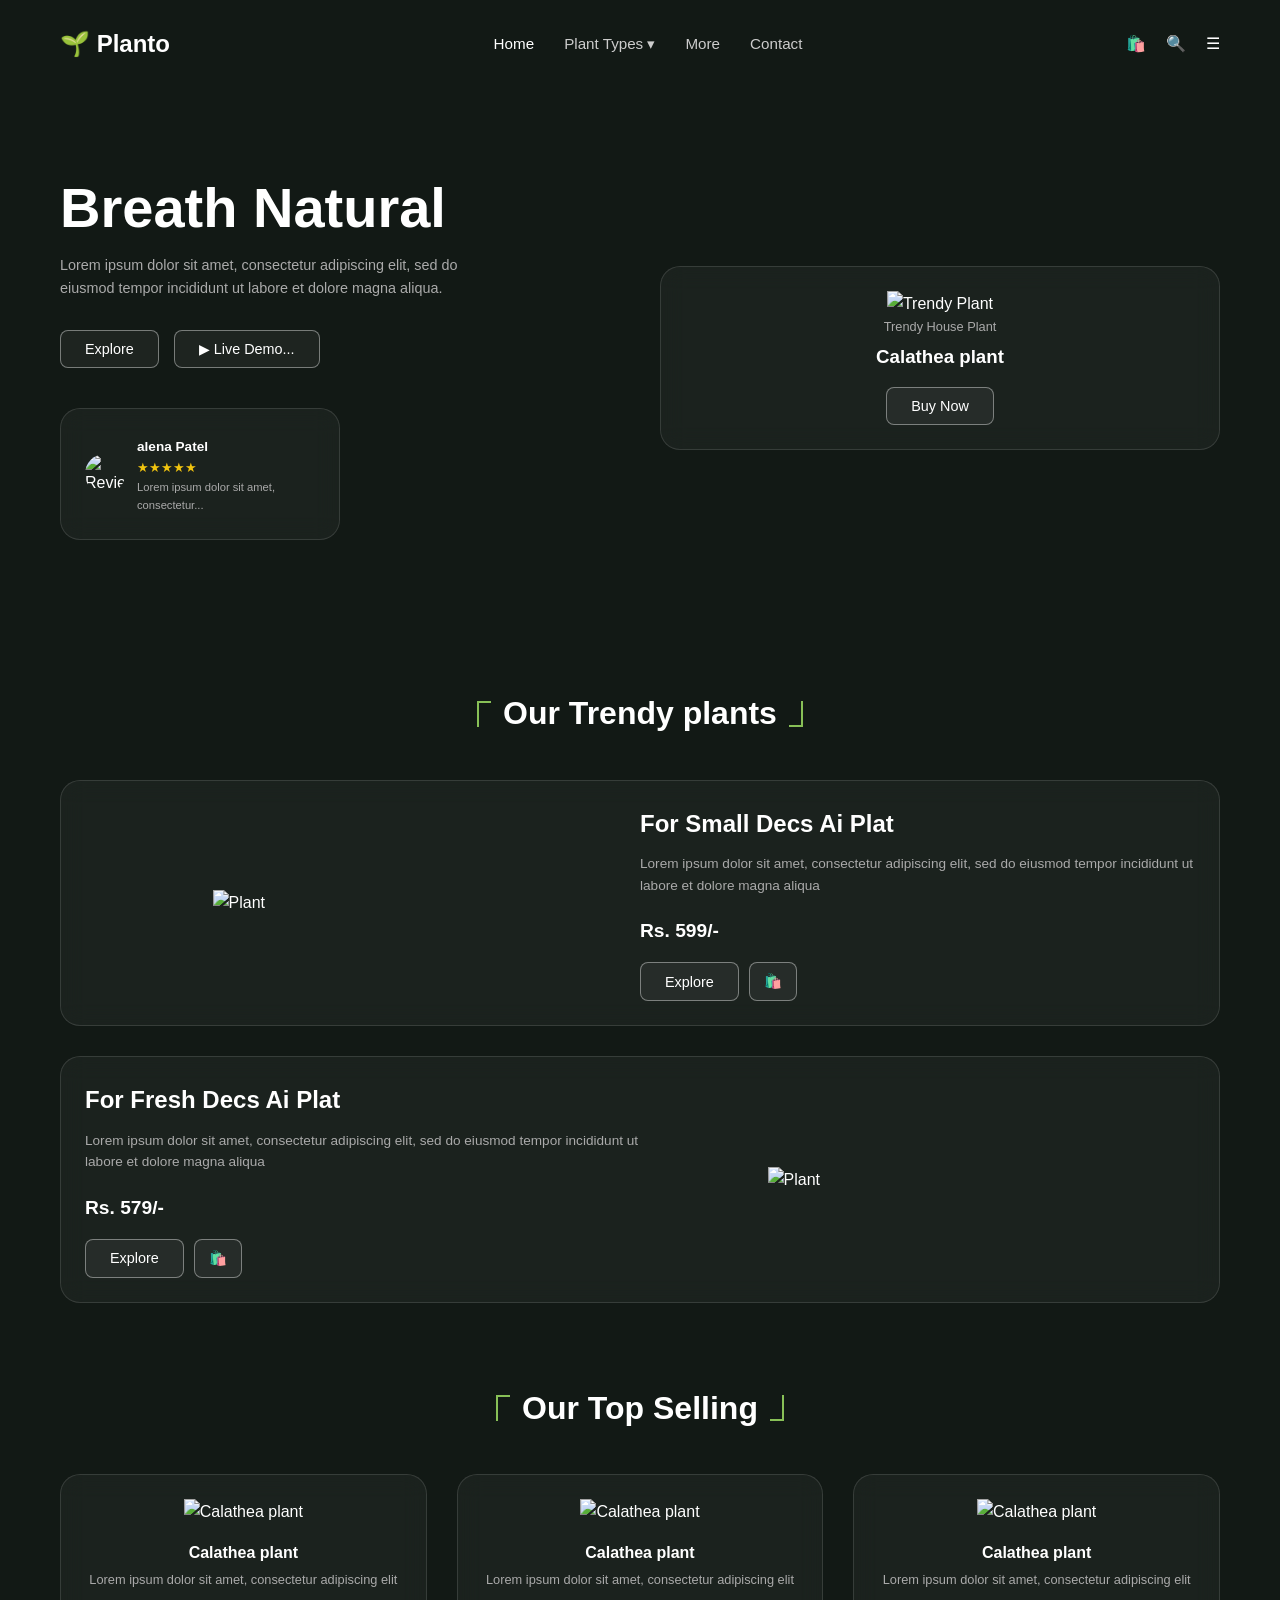
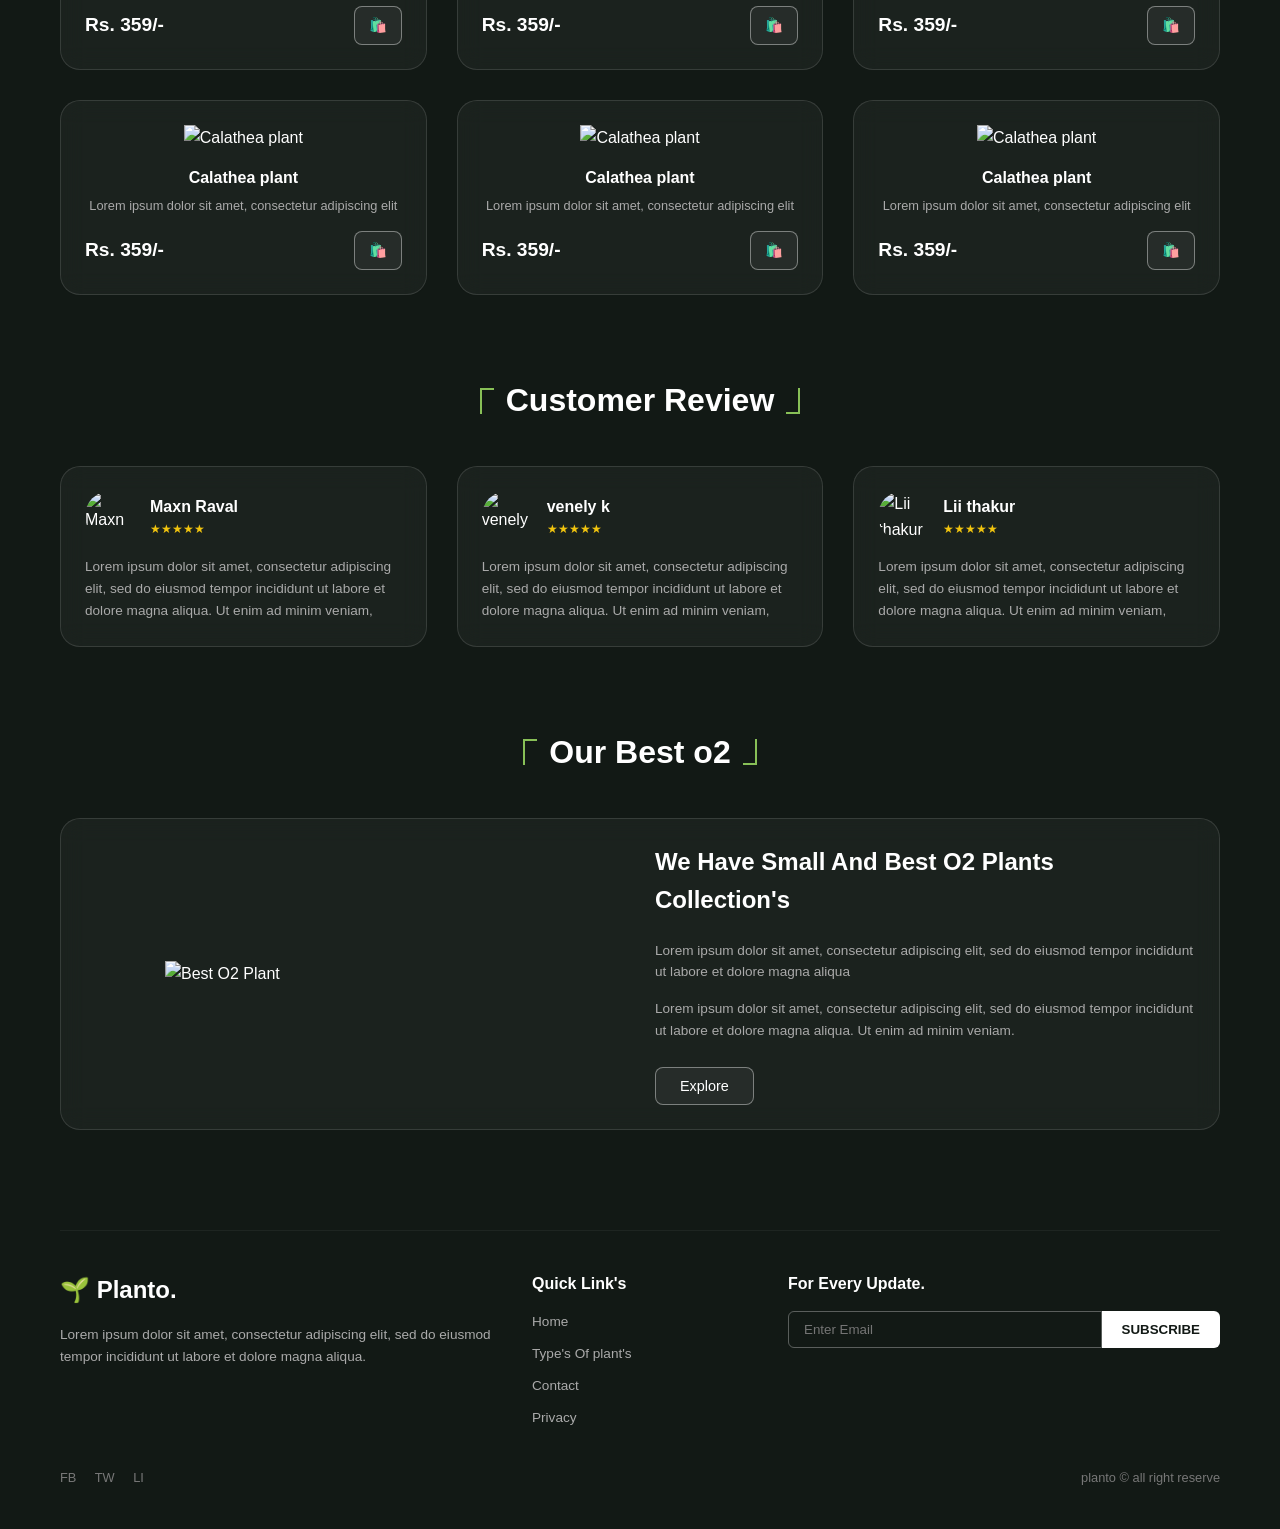
==== index.html @ ed683a9a "Add files via upload" ====
<!DOCTYPE html>
<html lang="en">
<head>
  <meta charset="UTF-8">
  <meta name="viewport" content="width=device-width, initial-scale=1.0">
  <title>Planto - Plant Store Landing Page</title>
  <link rel="stylesheet" href="style.css">
</head>
<body>

  <div class="container">
    <!-- NAVIGATION HEADER -->
    <header>
      <nav>
        <div class="logo">🌱 Planto </div>
        <ul class="nav-links">
          <li><a href="#" class="active">Home</a></li>
          <li><a href="#">Plant Types ▾</a></li>
          <li><a href="#">More</a></li>
          <li><a href="#">Contact</a></li>
        </ul>
        <div class="nav-icons">
          <span>🛍️</span>
          <span>🔍</span>
          <span>☰</span>
        </div>
      </nav>
    </header>

    <!-- HERO SECTION -->
    <section class="hero">
      <div class="hero-content">
        <h1>Breath Natural</h1>
        <p>Lorem ipsum dolor sit amet, consectetur adipiscing elit, sed do eiusmod tempor incididunt ut labore et dolore magna aliqua.</p>
        <div class="hero-buttons">
          <button class="btn">Explore</button>
          <button class="btn">▶ Live Demo...</button>
        </div>
        
        <div class="glass-card review-badge">
          <img src="https://images.unsplash.com/photo-1494790108377-be9c29b29330?auto=format&fit=crop&w=100&q=80" alt="Reviewer">
          <div>
            <strong style="font-size: 0.85rem;">alena Patel</strong>
            <div class="stars">★★★★★</div>
            <p style="font-size: 0.7rem; color: #aaa; margin: 0;">Lorem ipsum dolor sit amet, consectetur...</p>
          </div>
        </div>
      </div>

      <div class="glass-card hero-card">
        <img src="https://images.unsplash.com/photo-1545241047-6083a3684587?auto=format&fit=crop&w=500&q=80" alt="Trendy Plant">
        <p class="hero-card-tag">Trendy House Plant</p>
        <h3>Calathea plant</h3>
        <button class="btn">Buy Now</button>
      </div>
    </section>

    <!-- OUR TRENDY PLANTS SECTION -->
    <h2 class="section-title">Our Trendy plants</h2>
    
    <div class="trendy-grid">
      <!-- Card 1 -->
      <div class="glass-card trendy-card">
        <img src="https://images.unsplash.com/photo-1512428559087-560fa5ceab42?auto=format&fit=crop&w=500&q=80" alt="Plant">
        <div class="trendy-details">
          <h3>For Small Decs Ai Plat</h3>
          <p>Lorem ipsum dolor sit amet, consectetur adipiscing elit, sed do eiusmod tempor incididunt ut labore et dolore magna aliqua</p>
          <div class="price">Rs. 599/-</div>
          <div class="action-row">
            <button class="btn">Explore</button>
            <button class="btn btn-icon">🛍️</button>
          </div>
        </div>
      </div>

      <!-- Card 2 -->
      <div class="glass-card trendy-card">
        <div class="trendy-details">
          <h3>For Fresh Decs Ai Plat</h3>
          <p>Lorem ipsum dolor sit amet, consectetur adipiscing elit, sed do eiusmod tempor incididunt ut labore et dolore magna aliqua</p>
          <div class="price">Rs. 579/-</div>
          <div class="action-row">
            <button class="btn">Explore</button>
            <button class="btn btn-icon">🛍️</button>
          </div>
        </div>
        <img src="https://images.unsplash.com/photo-1509316975850-ff9c5deb0cd9?auto=format&fit=crop&w=500&q=80" alt="Plant">
      </div>
    </div>

    <!-- OUR TOP SELLING SECTION -->
    <h2 class="section-title">Our Top Selling</h2>
    
    <div class="grid-3">
      <!-- Plant Item 1 -->
      <div class="glass-card plant-card">
        <img src="https://images.unsplash.com/photo-1545241047-6083a3684587?auto=format&fit=crop&w=400&q=80" alt="Calathea plant">
        <h4>Calathea plant</h4>
        <p>Lorem ipsum dolor sit amet, consectetur adipiscing elit</p>
        <div class="plant-card-footer">
          <span class="price" style="margin:0;">Rs. 359/-</span>
          <button class="btn btn-icon">🛍️</button>
        </div>
      </div>
      <!-- Plant Item 2 -->
      <div class="glass-card plant-card">
        <img src="https://images.unsplash.com/photo-1512428559087-560fa5ceab42?auto=format&fit=crop&w=400&q=80" alt="Calathea plant">
        <h4>Calathea plant</h4>
        <p>Lorem ipsum dolor sit amet, consectetur adipiscing elit</p>
        <div class="plant-card-footer">
          <span class="price" style="margin:0;">Rs. 359/-</span>
          <button class="btn btn-icon">🛍️</button>
        </div>
      </div>
      <!-- Plant Item 3 -->
      <div class="glass-card plant-card">
        <img src="https://images.unsplash.com/photo-1509316975850-ff9c5deb0cd9?auto=format&fit=crop&w=400&q=80" alt="Calathea plant">
        <h4>Calathea plant</h4>
        <p>Lorem ipsum dolor sit amet, consectetur adipiscing elit</p>
        <div class="plant-card-footer">
          <span class="price" style="margin:0;">Rs. 359/-</span>
          <button class="btn btn-icon">🛍️</button>
        </div>
      </div>
      <!-- Plant Item 4 -->
      <div class="glass-card plant-card">
        <img src="https://images.unsplash.com/photo-1534349762230-e0cadf78f5da?auto=format&fit=crop&w=400&q=80" alt="Calathea plant">
        <h4>Calathea plant</h4>
        <p>Lorem ipsum dolor sit amet, consectetur adipiscing elit</p>
        <div class="plant-card-footer">
          <span class="price" style="margin:0;">Rs. 359/-</span>
          <button class="btn btn-icon">🛍️</button>
        </div>
      </div>
      <!-- Plant Item 5 -->
      <div class="glass-card plant-card">
        <img src="https://images.unsplash.com/photo-1485955900006-10f4d324d411?auto=format&fit=crop&w=400&q=80" alt="Calathea plant">
        <h4>Calathea plant</h4>
        <p>Lorem ipsum dolor sit amet, consectetur adipiscing elit</p>
        <div class="plant-card-footer">
          <span class="price" style="margin:0;">Rs. 359/-</span>
          <button class="btn btn-icon">🛍️</button>
        </div>
      </div>
      <!-- Plant Item 6 -->
      <div class="glass-card plant-card">
        <img src="https://images.unsplash.com/photo-1509316975850-ff9c5deb0cd9?auto=format&fit=crop&w=400&q=80" alt="Calathea plant">
        <h4>Calathea plant</h4>
        <p>Lorem ipsum dolor sit amet, consectetur adipiscing elit</p>
        <div class="plant-card-footer">
          <span class="price" style="margin:0;">Rs. 359/-</span>
          <button class="btn btn-icon">🛍️</button>
        </div>
      </div>
    </div>

    <!-- CUSTOMER REVIEW SECTION -->
    <h2 class="section-title">Customer Review</h2>
    
    <div class="grid-3">
      <div class="glass-card review-card">
        <div class="reviewer">
          <img src="https://images.unsplash.com/photo-1507003211169-0a1dd7228f2d?auto=format&fit=crop&w=100&q=80" alt="Maxn Raval">
          <div class="reviewer-info">
            <h4>Maxn Raval</h4>
            <div class="stars">★★★★★</div>
          </div>
        </div>
        <p>Lorem ipsum dolor sit amet, consectetur adipiscing elit, sed do eiusmod tempor incididunt ut labore et dolore magna aliqua. Ut enim ad minim veniam,</p>
      </div>

      <div class="glass-card review-card">
        <div class="reviewer">
          <img src="https://images.unsplash.com/photo-1494790108377-be9c29b29330?auto=format&fit=crop&w=100&q=80" alt="venely k">
          <div class="reviewer-info">
            <h4>venely k</h4>
            <div class="stars">★★★★★</div>
          </div>
        </div>
        <p>Lorem ipsum dolor sit amet, consectetur adipiscing elit, sed do eiusmod tempor incididunt ut labore et dolore magna aliqua. Ut enim ad minim veniam,</p>
      </div>

      <div class="glass-card review-card">
        <div class="reviewer">
          <img src="https://images.unsplash.com/photo-1500648767791-00dcc994a43e?auto=format&fit=crop&w=100&q=80" alt="Lii thakur">
          <div class="reviewer-info">
            <h4>Lii thakur</h4>
            <div class="stars">★★★★★</div>
          </div>
        </div>
        <p>Lorem ipsum dolor sit amet, consectetur adipiscing elit, sed do eiusmod tempor incididunt ut labore et dolore magna aliqua. Ut enim ad minim veniam,</p>
      </div>
    </div>

    <!-- OUR BEST O2 SECTION -->
    <h2 class="section-title">Our Best o2</h2>

    <div class="glass-card o2-card">
      <img src="https://images.unsplash.com/photo-1545241047-6083a3684587?auto=format&fit=crop&w=500&q=80" alt="Best O2 Plant">
      <div>
        <h3 style="font-size: 1.5rem; margin-bottom: 20px;">We Have Small And Best O2 Plants Collection's</h3>
        <p style="color: #aaa; font-size: 0.85rem; margin-bottom: 15px;">Lorem ipsum dolor sit amet, consectetur adipiscing elit, sed do eiusmod tempor incididunt ut labore et dolore magna aliqua</p>
        <p style="color: #aaa; font-size: 0.85rem; margin-bottom: 25px;">Lorem ipsum dolor sit amet, consectetur adipiscing elit, sed do eiusmod tempor incididunt ut labore et dolore magna aliqua. Ut enim ad minim veniam.</p>
        <button class="btn">Explore</button>
      </div>
    </div>

    <!-- FOOTER -->
    <footer>
      <div class="footer-grid">
        <div class="footer-col">
          <div class="logo">🌱 Planto.</div>
          <p>Lorem ipsum dolor sit amet, consectetur adipiscing elit, sed do eiusmod tempor incididunt ut labore et dolore magna aliqua.</p>
        </div>

        <div class="footer-links">
          <h4>Quick Link's</h4>
          <ul>
            <li><a href="#">Home</a></li>
            <li><a href="#">Type's Of plant's</a></li>
            <li><a href="#">Contact</a></li>
            <li><a href="#">Privacy</a></li>
          </ul>
        </div>

        <div class="footer-subscribe">
          <h4>For Every Update.</h4>
          <div class="subscribe-box">
            <input type="email" placeholder="Enter Email">
            <button>SUBSCRIBE</button>
          </div>
        </div>
      </div>

      <div class="footer-bottom">
        <div class="social-links">
          <span>FB</span>
          <span>TW</span>
          <span>LI</span>
        </div>
        <div>planto © all right reserve</div>
      </div>
    </footer>
  </div>

</body>
</html>
---- style.css ----
/* RESET & BASE STYLES */
* {
  margin: 0;
  padding: 0;
  box-sizing: border-box;
  font-family: 'Segoe UI', Tahoma, Geneva, Verdana, sans-serif;
}

body {
  background-color: #121915;
  color: #ffffff;
  line-height: 1.6;
  padding-bottom: 40px;
  overflow-x: hidden;
}

a {
  color: inherit;
  text-decoration: none;
}

ul {
  list-style: none;
}

.container {
  max-width: 1200px;
  margin: 0 auto;
  padding: 0 20px;
}

/* REUSABLE UI COMPONENTS */
.btn {
  display: inline-block;
  padding: 10px 24px;
  border-radius: 8px;
  border: 1px solid rgba(255, 255, 255, 0.4);
  background: rgba(255, 255, 255, 0.05);
  color: #fff;
  cursor: pointer;
  transition: all 0.3s ease;
  font-size: 0.9rem;
}

.btn:hover {
  background: rgba(255, 255, 255, 0.2);
}

.btn-icon {
  padding: 10px 14px;
}

/* GLASSMORPHISM CARD */
.glass-card {
  background: rgba(255, 255, 255, 0.04);
  border: 1px solid rgba(255, 255, 255, 0.12);
  backdrop-filter: blur(12px);
  -webkit-backdrop-filter: blur(12px);
  border-radius: 20px;
  padding: 24px;
}

/* SECTION TITLES WITH ACCENTS */
.section-title {
  text-align: center;
  font-size: 2rem;
  margin: 80px 0 40px 0;
  position: relative;
  display: flex;
  align-items: center;
  justify-content: center;
}

.section-title::before, 
.section-title::after {
  content: '';
  display: inline-block;
  width: 12px;
  height: 24px;
  border: 2px solid #88c057;
  margin: 0 12px;
}

.section-title::before {
  border-right: none;
  border-bottom: none;
}

.section-title::after {
  border-left: none;
  border-top: none;
}

/* HEADER / NAVBAR */
header {
  padding: 25px 0;
}

nav {
  display: flex;
  justify-content: space-between;
  align-items: center;
}

.logo {
  display: flex;
  align-items: center;
  gap: 10px;
  font-size: 1.5rem;
  font-weight: 700;
}

.nav-links {
  display: flex;
  gap: 30px;
  font-size: 0.95rem;
  color: #ccc;
}

.nav-links a.active, 
.nav-links a:hover {
  color: #fff;
}

.nav-icons {
  display: flex;
  gap: 20px;
  align-items: center;
  cursor: pointer;
}

/* HERO SECTION */
.hero {
  display: grid;
  grid-template-columns: 1fr 1fr;
  gap: 40px;
  align-items: center;
  min-height: 500px;
  position: relative;
  margin-top: 20px;
}

.hero-content h1 {
  font-size: 3.5rem;
  font-weight: 600;
  line-height: 1.1;
  margin-bottom: 15px;
}

.hero-content p {
  color: #aaa;
  margin-bottom: 30px;
  max-width: 450px;
  font-size: 0.9rem;
}

.hero-buttons {
  display: flex;
  gap: 15px;
  align-items: center;
}

.review-badge {
  display: flex;
  align-items: center;
  gap: 12px;
  margin-top: 40px;
  max-width: 280px;
}

.review-badge img {
  width: 40px;
  height: 40px;
  border-radius: 50%;
  object-fit: cover;
}

.review-badge .stars {
  color: #f1c40f;
  font-size: 0.8rem;
}

.hero-card {
  position: relative;
  text-align: center;
}

.hero-card img {
  width: 80%;
  max-width: 320px;
  margin-top: -60px;
}

.hero-card-tag {
  color: #aaa;
  font-size: 0.8rem;
}

.hero-card h3 {
  margin: 5px 0 15px 0;
}

/* TRENDY PLANTS SECTION */
.trendy-grid {
  display: flex;
  flex-direction: column;
  gap: 30px;
}

.trendy-card {
  display: grid;
  grid-template-columns: 1fr 1fr;
  align-items: center;
  position: relative;
  overflow: hidden;
}

.trendy-card img {
  width: 100%;
  max-width: 300px;
  margin: 0 auto;
}

.trendy-details h3 {
  font-size: 1.5rem;
  margin-bottom: 10px;
}

.trendy-details p {
  color: #aaa;
  font-size: 0.85rem;
  margin-bottom: 20px;
}

.price {
  font-size: 1.2rem;
  font-weight: 600;
  margin-bottom: 15px;
}

.action-row {
  display: flex;
  gap: 10px;
}

/* GRID LAYOUT FOR TOP SELLING & REVIEWS */
.grid-3 {
  display: grid;
  grid-template-columns: repeat(3, 1fr);
  gap: 30px;
}

.plant-card {
  text-align: center;
  position: relative;
}

.plant-card img {
  height: 200px;
  object-fit: contain;
  margin-bottom: 15px;
}

.plant-card h4 {
  margin-bottom: 5px;
}

.plant-card p {
  color: #aaa;
  font-size: 0.8rem;
  margin-bottom: 15px;
}

.plant-card-footer {
  display: flex;
  justify-content: space-between;
  align-items: center;
  margin-top: 10px;
}

/* REVIEWS SECTION */
.review-card {
  display: flex;
  flex-direction: column;
  gap: 15px;
}

.reviewer {
  display: flex;
  align-items: center;
  gap: 15px;
}

.reviewer img {
  width: 50px;
  height: 50px;
  border-radius: 50%;
  object-fit: cover;
}

.reviewer-info h4 {
  font-size: 1rem;
}

.reviewer-info .stars {
  color: #f1c40f;
  font-size: 0.75rem;
}

.review-card p {
  color: #aaa;
  font-size: 0.85rem;
}

/* BEST O2 SECTION */
.o2-card {
  display: grid;
  grid-template-columns: 1fr 1fr;
  align-items: center;
  gap: 30px;
  margin-top: 40px;
}

.o2-card img {
  width: 100%;
  max-width: 380px;
  margin: 0 auto;
}

/* FOOTER */
footer {
  margin-top: 100px;
  padding-top: 40px;
  border-top: 1px solid rgba(255, 255, 255, 0.05);
}

.footer-grid {
  display: grid;
  grid-template-columns: 2fr 1fr 2fr;
  gap: 40px;
}

.footer-col p {
  color: #aaa;
  font-size: 0.85rem;
  margin-top: 15px;
}

.footer-links h4, 
.footer-subscribe h4 {
  margin-bottom: 15px;
}

.footer-links ul {
  display: flex;
  flex-direction: column;
  gap: 10px;
  font-size: 0.85rem;
  color: #aaa;
}

.subscribe-box {
  display: flex;
  margin-top: 15px;
}

.subscribe-box input {
  background: transparent;
  border: 1px solid rgba(255, 255, 255, 0.3);
  padding: 10px 15px;
  border-radius: 6px 0 0 6px;
  color: #fff;
  outline: none;
  width: 100%;
}

.subscribe-box button {
  background: #fff;
  color: #121915;
  border: none;
  padding: 10px 20px;
  border-radius: 0 6px 6px 0;
  cursor: pointer;
  font-weight: 600;
}

.footer-bottom {
  display: flex;
  justify-content: space-between;
  margin-top: 40px;
  font-size: 0.8rem;
  color: #777;
}

.social-links span {
  margin-right: 15px;
  cursor: pointer;
}

/* RESPONSIVE MEDIA QUERIES */
@media (max-width: 900px) {
  .hero, 
  .trendy-card, 
  .o2-card, 
  .footer-grid {
    grid-template-columns: 1fr;
  }
  
  .grid-3 {
    grid-template-columns: repeat(2, 1fr);
  }
  
  .nav-links {
    display: none;
  }
}

@media (max-width: 600px) {
  .container {
    padding: 0 16px;
  }

  header {
    padding: 18px 0;
  }

  nav {
    flex-wrap: wrap;
    gap: 12px;
  }

  .nav-icons {
    margin-left: auto;
  }

  .hero {
    gap: 24px;
    min-height: auto;
    margin-top: 10px;
  }

  .hero-content h1 {
    font-size: 2.2rem;
  }

  .hero-content p {
    max-width: none;
  }

  .hero-buttons,
  .action-row {
    flex-direction: column;
    align-items: stretch;
  }

  .btn {
    width: 100%;
    text-align: center;
  }

  .review-badge {
    max-width: none;
    margin-top: 24px;
  }

  .hero-card img {
    width: 100%;
    max-width: 240px;
    margin-top: 0;
  }

  .section-title {
    font-size: 1.5rem;
    margin: 50px 0 24px;
    flex-wrap: wrap;
    gap: 8px;
  }

  .section-title::before,
  .section-title::after {
    width: 10px;
    height: 18px;
  }

  .grid-3 {
    grid-template-columns: 1fr;
    gap: 20px;
  }

  .plant-card img {
    height: auto;
    max-height: 200px;
  }

  .trendy-card {
    padding: 20px;
  }

  .trendy-card img {
    max-width: 100%;
  }

  .o2-card {
    padding: 20px;
    gap: 20px;
  }

  .footer-grid {
    gap: 24px;
  }

  .subscribe-box {
    flex-direction: column;
  }

  .subscribe-box input,
  .subscribe-box button {
    border-radius: 6px;
  }

  .subscribe-box button {
    margin-top: 10px;
  }

  .footer-bottom {
    flex-direction: column;
    gap: 10px;
    align-items: flex-start;
  }
}
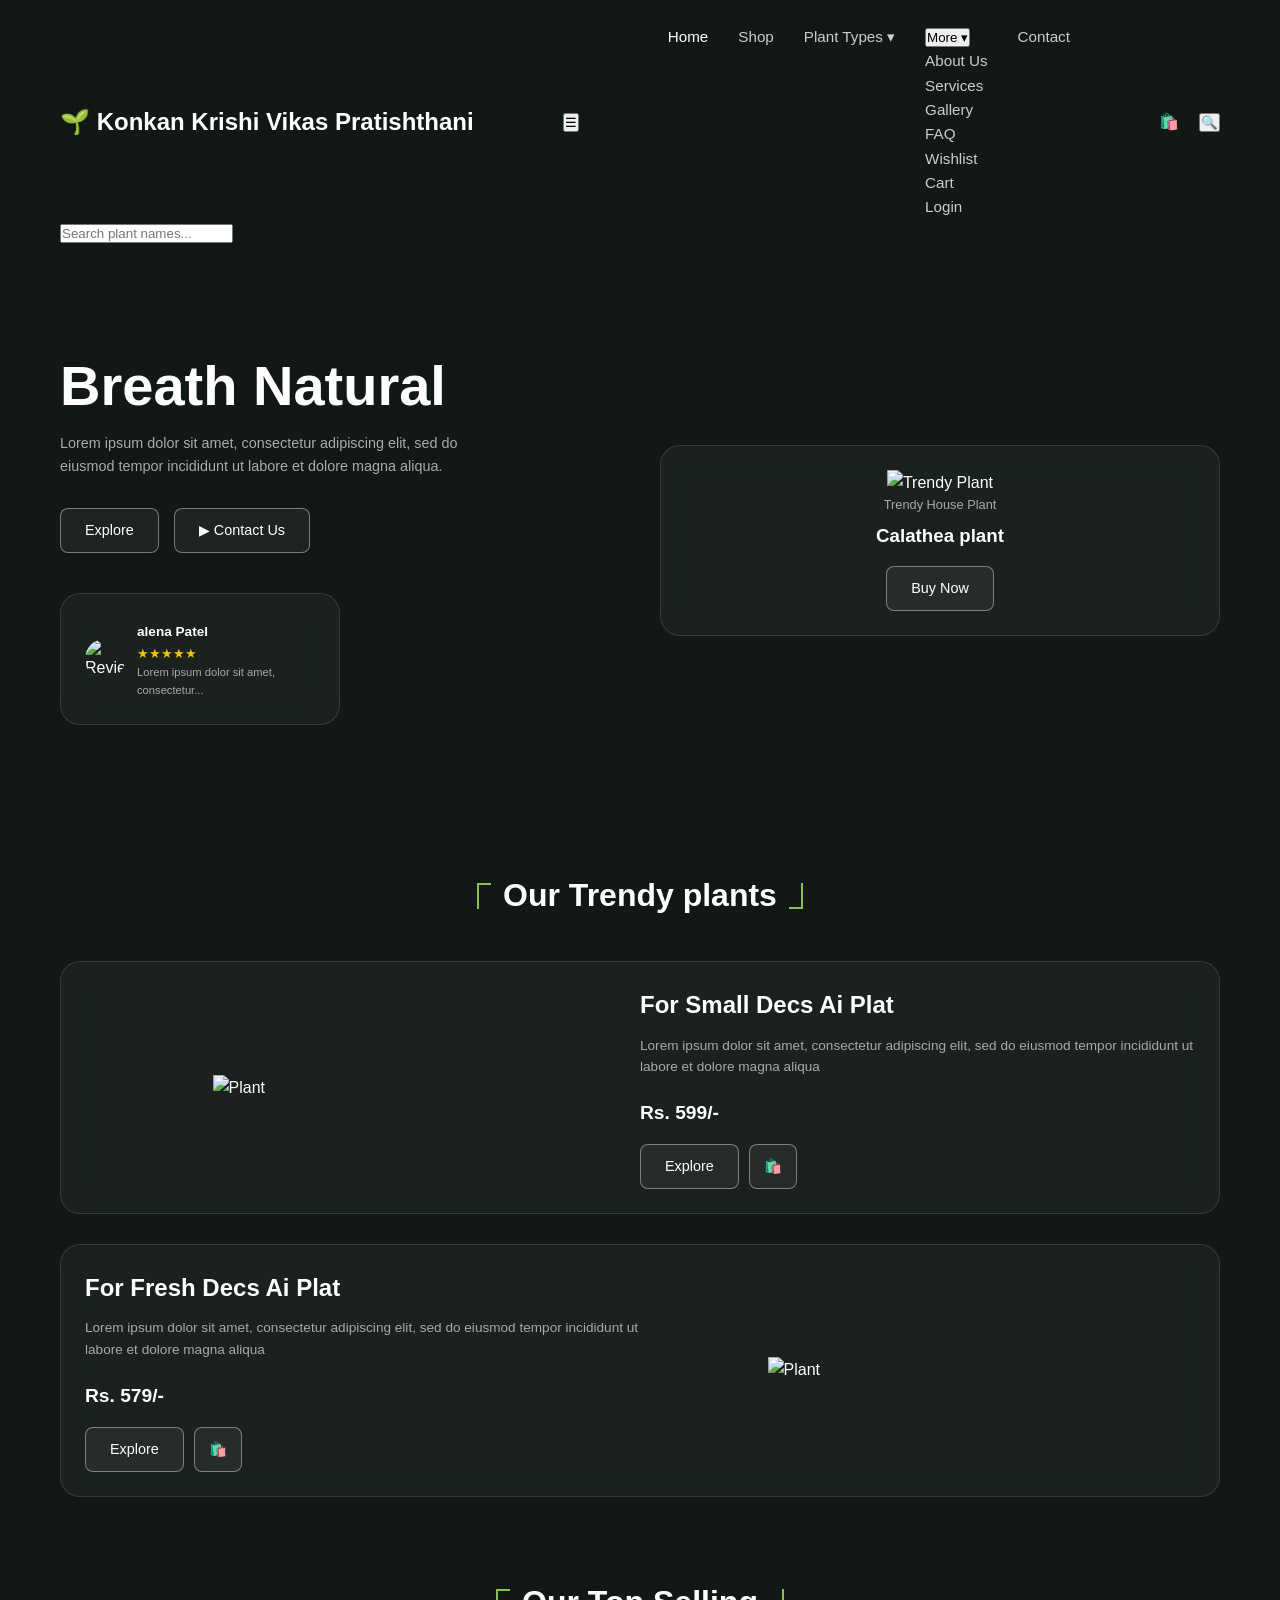
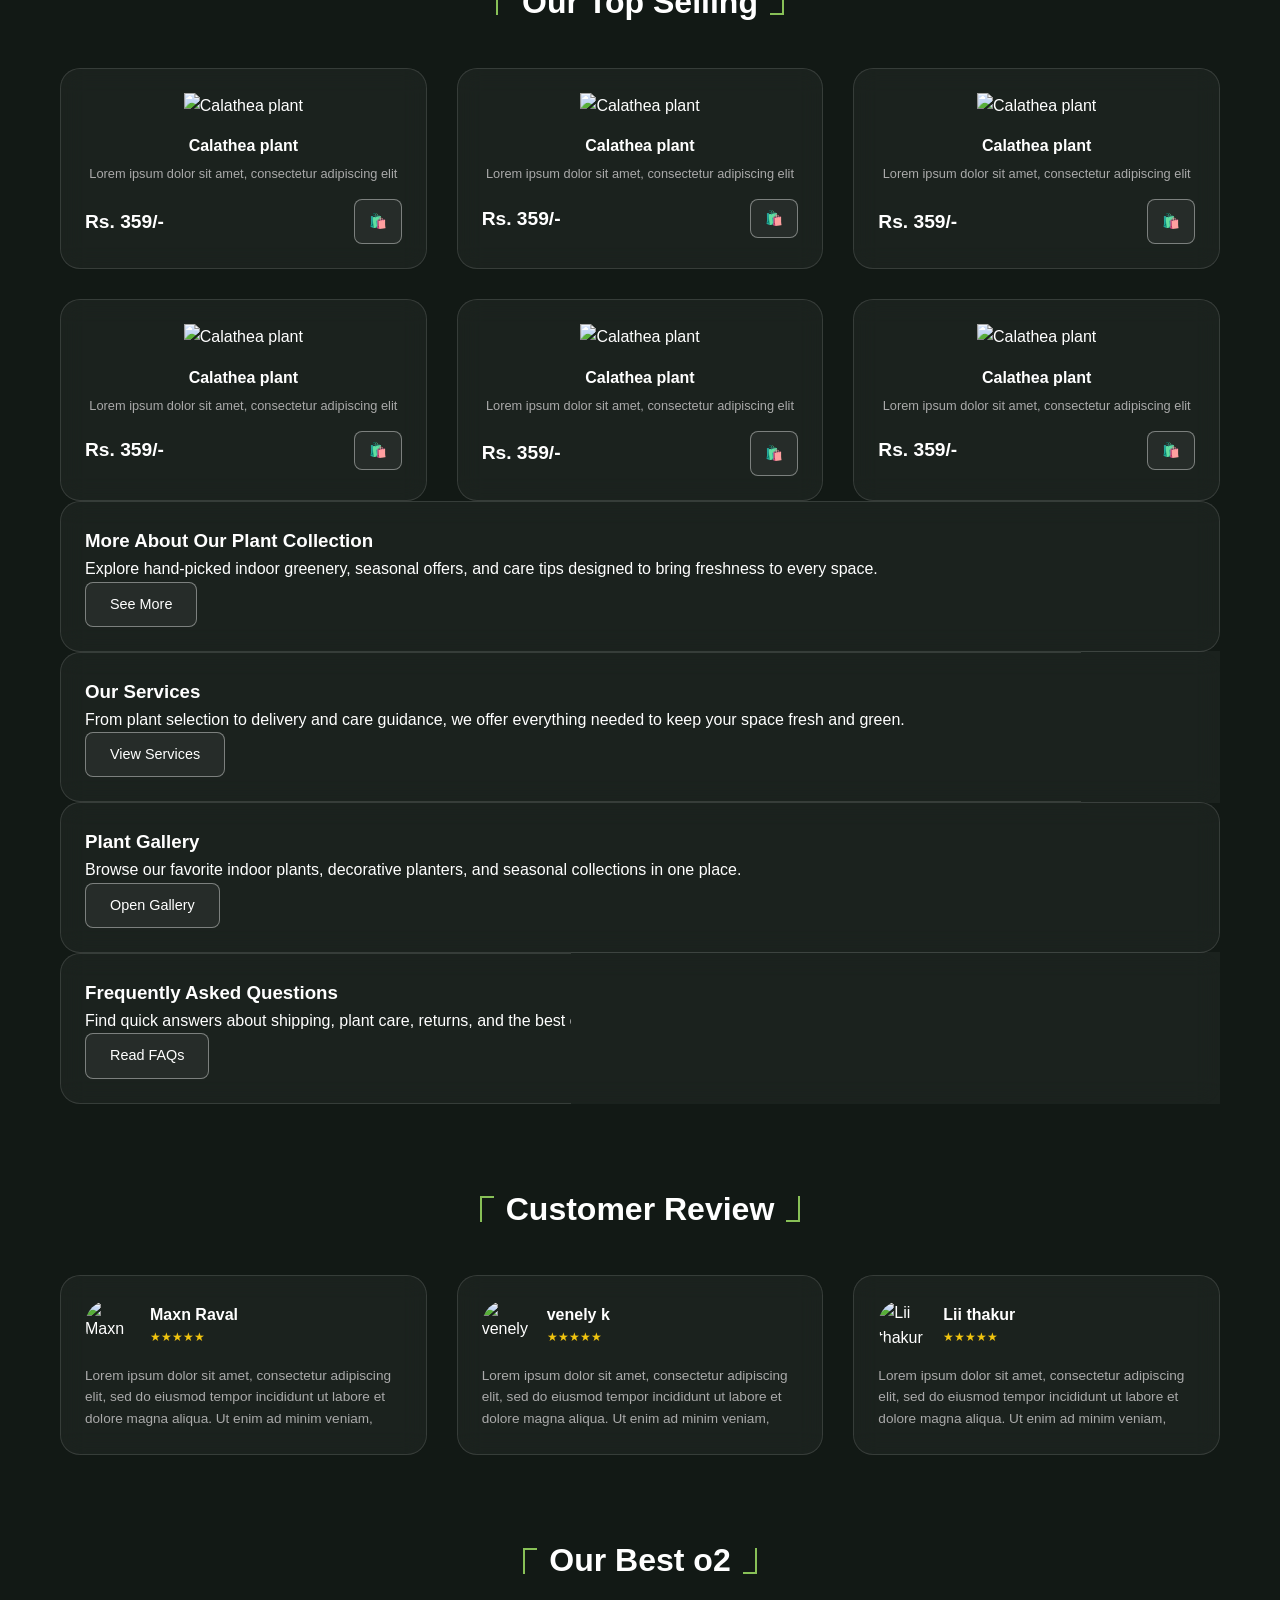
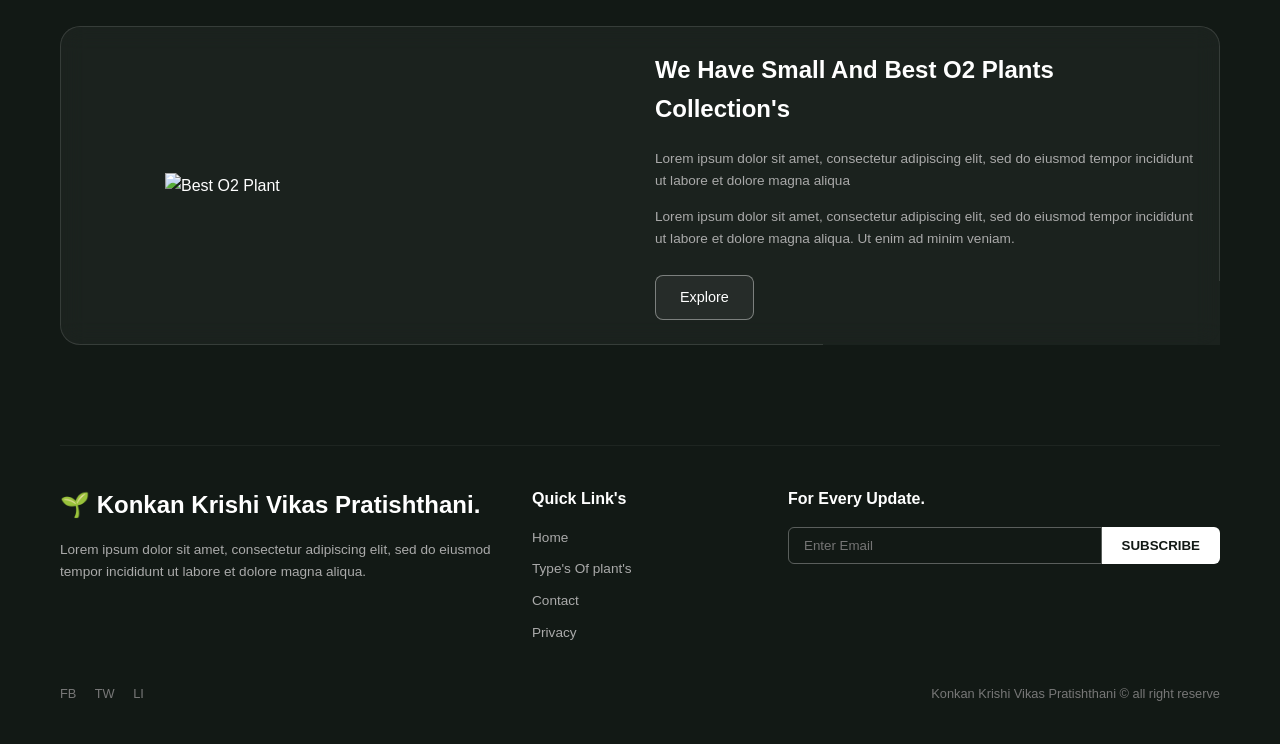
==== commit 88fbdf31: "Add files via upload" ====
--- a/index.html
+++ b/index.html
@@ -3,38 +3,56 @@
 <head>
   <meta charset="UTF-8">
   <meta name="viewport" content="width=device-width, initial-scale=1.0">
-  <title>Planto - Plant Store Landing Page</title>
+  <title>Konkan Krishi Vikas Pratishthani - Plant Store Landing Page</title>
+  <link rel="preconnect" href="https://fonts.googleapis.com">
+  <link rel="preconnect" href="https://fonts.gstatic.com" crossorigin>
+  <link href="https://fonts.googleapis.com/css2?family=Poppins:wght@400;500;600;700&display=swap" rel="stylesheet">
   <link rel="stylesheet" href="style.css">
 </head>
 <body>
 
   <div class="container">
-    <!-- NAVIGATION HEADER -->
+    <!-- ================= NAVIGATION ================= -->
     <header>
       <nav>
-        <div class="logo">🌱 Planto </div>
+        <div class="logo">🌱 Konkan Krishi Vikas Pratishthani </div>
+        <button class="menu-toggle" type="button" aria-label="Toggle navigation" aria-expanded="false">☰</button>
         <ul class="nav-links">
-          <li><a href="#" class="active">Home</a></li>
-          <li><a href="#">Plant Types ▾</a></li>
-          <li><a href="#">More</a></li>
-          <li><a href="#">Contact</a></li>
+          <li><a href="#home" class="active">Home</a></li>
+          <li><a href="pages/featured-products.html">Shop</a></li>
+          <li><a href="#plant-types">Plant Types ▾</a></li>
+          <li class="dropdown">
+            <button class="dropdown-toggle" type="button" aria-expanded="false">More ▾</button>
+            <ul class="dropdown-menu">
+              <li><a href="#about">About Us</a></li>
+              <li><a href="#services">Services</a></li>
+              <li><a href="#gallery">Gallery</a></li>
+              <li><a href="#faq">FAQ</a></li>
+              <li><a href="pages/wishlist.html">Wishlist</a></li>
+              <li><a href="pages/cart.html">Cart</a></li>
+              <li><a href="pages/login.html">Login</a></li>
+            </ul>
+          </li>
+          <li><a href="pages/contact.html">Contact</a></li>
         </ul>
         <div class="nav-icons">
-          <span>🛍️</span>
-          <span>🔍</span>
-          <span>☰</span>
+          <a class="icon-btn" href="pages/cart.html" aria-label="View cart">🛍️</a>
+          <button class="icon-btn search-toggle" type="button" aria-label="Search plants">🔍</button>
         </div>
       </nav>
+      <div class="search-panel" id="searchPanel">
+        <input type="text" id="searchInput" placeholder="Search plant names..." aria-label="Search plants">
+      </div>
     </header>
 
-    <!-- HERO SECTION -->
-    <section class="hero">
+    <!-- ================= HERO SECTION ================= -->
+    <section class="hero" id="home">
       <div class="hero-content">
         <h1>Breath Natural</h1>
         <p>Lorem ipsum dolor sit amet, consectetur adipiscing elit, sed do eiusmod tempor incididunt ut labore et dolore magna aliqua.</p>
         <div class="hero-buttons">
-          <button class="btn">Explore</button>
-          <button class="btn">▶ Live Demo...</button>
+          <a class="btn" href="pages/featured-products.html">Explore</a>
+          <a class="btn" href="pages/contact.html">▶ Contact Us</a>
         </div>
         
         <div class="glass-card review-badge">
@@ -51,60 +69,82 @@
         <img src="https://images.unsplash.com/photo-1545241047-6083a3684587?auto=format&fit=crop&w=500&q=80" alt="Trendy Plant">
         <p class="hero-card-tag">Trendy House Plant</p>
         <h3>Calathea plant</h3>
-        <button class="btn">Buy Now</button>
-      </div>
-    </section>
-
-    <!-- OUR TRENDY PLANTS SECTION -->
-    <h2 class="section-title">Our Trendy plants</h2>
-    
-    <div class="trendy-grid">
+        <a class="btn" href="pages/product-details.html">Buy Now</a>
+      </div>
+    </section>
+
+    <!-- ================= TRENDY PLANTS ================= -->
+    <section id="plant-types">
+      <h2 class="section-title">Our Trendy plants</h2>
+      
+      <div class="trendy-grid">
       <!-- Card 1 -->
-      <div class="glass-card trendy-card">
+      <div class="glass-card trendy-card" data-name="for small decs ai plat">
         <img src="https://images.unsplash.com/photo-1512428559087-560fa5ceab42?auto=format&fit=crop&w=500&q=80" alt="Plant">
         <div class="trendy-details">
           <h3>For Small Decs Ai Plat</h3>
           <p>Lorem ipsum dolor sit amet, consectetur adipiscing elit, sed do eiusmod tempor incididunt ut labore et dolore magna aliqua</p>
           <div class="price">Rs. 599/-</div>
           <div class="action-row">
-            <button class="btn">Explore</button>
-            <button class="btn btn-icon">🛍️</button>
+            <a class="btn" href="#about" data-scroll-target="about">Explore</a>
+            <a class="btn btn-icon" href="#contact" data-scroll-target="contact" aria-label="Order this plant">🛍️</a>
           </div>
         </div>
       </div>
 
       <!-- Card 2 -->
-      <div class="glass-card trendy-card">
+      <div class="glass-card trendy-card" data-name="for fresh decs ai plat">
         <div class="trendy-details">
           <h3>For Fresh Decs Ai Plat</h3>
           <p>Lorem ipsum dolor sit amet, consectetur adipiscing elit, sed do eiusmod tempor incididunt ut labore et dolore magna aliqua</p>
           <div class="price">Rs. 579/-</div>
           <div class="action-row">
-            <button class="btn">Explore</button>
-            <button class="btn btn-icon">🛍️</button>
+            <a class="btn" href="#services" data-scroll-target="services">Explore</a>
+            <a class="btn btn-icon" href="#contact" data-scroll-target="contact" aria-label="Order this plant">🛍️</a>
           </div>
         </div>
         <img src="https://images.unsplash.com/photo-1509316975850-ff9c5deb0cd9?auto=format&fit=crop&w=500&q=80" alt="Plant">
       </div>
-    </div>
-
-    <!-- OUR TOP SELLING SECTION -->
+      </div>
+    </section>
+
+    <!-- ================= TOP SELLING ================= -->
     <h2 class="section-title">Our Top Selling</h2>
     
     <div class="grid-3">
       <!-- Plant Item 1 -->
-      <div class="glass-card plant-card">
+      <div class="glass-card plant-card" data-name="calathea plant">
         <img src="https://images.unsplash.com/photo-1545241047-6083a3684587?auto=format&fit=crop&w=400&q=80" alt="Calathea plant">
         <h4>Calathea plant</h4>
         <p>Lorem ipsum dolor sit amet, consectetur adipiscing elit</p>
         <div class="plant-card-footer">
           <span class="price" style="margin:0;">Rs. 359/-</span>
+          <a class="btn btn-icon" href="#contact" data-scroll-target="contact" aria-label="Order this plant">🛍️</a>
+        </div>
+      </div>
+      <!-- Plant Item 2 -->
+      <div class="glass-card plant-card" data-name="calathea plant">
+        <img src="https://images.unsplash.com/photo-1512428559087-560fa5ceab42?auto=format&fit=crop&w=400&q=80" alt="Calathea plant">
+        <h4>Calathea plant</h4>
+        <p>Lorem ipsum dolor sit amet, consectetur adipiscing elit</p>
+        <div class="plant-card-footer">
+          <span class="price" style="margin:0;">Rs. 359/-</span>
           <button class="btn btn-icon">🛍️</button>
         </div>
       </div>
-      <!-- Plant Item 2 -->
-      <div class="glass-card plant-card">
-        <img src="https://images.unsplash.com/photo-1512428559087-560fa5ceab42?auto=format&fit=crop&w=400&q=80" alt="Calathea plant">
+      <!-- Plant Item 3 -->
+      <div class="glass-card plant-card" data-name="calathea plant">
+        <img src="https://images.unsplash.com/photo-1509316975850-ff9c5deb0cd9?auto=format&fit=crop&w=400&q=80" alt="Calathea plant">
+        <h4>Calathea plant</h4>
+        <p>Lorem ipsum dolor sit amet, consectetur adipiscing elit</p>
+        <div class="plant-card-footer">
+          <span class="price" style="margin:0;">Rs. 359/-</span>
+          <a class="btn btn-icon" href="#contact" data-scroll-target="contact" aria-label="Order this plant">🛍️</a>
+        </div>
+      </div>
+      <!-- Plant Item 4 -->
+      <div class="glass-card plant-card" data-name="calathea plant">
+        <img src="https://images.unsplash.com/photo-1534349762230-e0cadf78f5da?auto=format&fit=crop&w=400&q=80" alt="Calathea plant">
         <h4>Calathea plant</h4>
         <p>Lorem ipsum dolor sit amet, consectetur adipiscing elit</p>
         <div class="plant-card-footer">
@@ -112,8 +152,18 @@
           <button class="btn btn-icon">🛍️</button>
         </div>
       </div>
-      <!-- Plant Item 3 -->
-      <div class="glass-card plant-card">
+      <!-- Plant Item 5 -->
+      <div class="glass-card plant-card" data-name="calathea plant">
+        <img src="https://images.unsplash.com/photo-1485955900006-10f4d324d411?auto=format&fit=crop&w=400&q=80" alt="Calathea plant">
+        <h4>Calathea plant</h4>
+        <p>Lorem ipsum dolor sit amet, consectetur adipiscing elit</p>
+        <div class="plant-card-footer">
+          <span class="price" style="margin:0;">Rs. 359/-</span>
+          <a class="btn btn-icon" href="#contact" data-scroll-target="contact" aria-label="Order this plant">🛍️</a>
+        </div>
+      </div>
+      <!-- Plant Item 6 -->
+      <div class="glass-card plant-card" data-name="calathea plant">
         <img src="https://images.unsplash.com/photo-1509316975850-ff9c5deb0cd9?auto=format&fit=crop&w=400&q=80" alt="Calathea plant">
         <h4>Calathea plant</h4>
         <p>Lorem ipsum dolor sit amet, consectetur adipiscing elit</p>
@@ -122,39 +172,41 @@
           <button class="btn btn-icon">🛍️</button>
         </div>
       </div>
-      <!-- Plant Item 4 -->
-      <div class="glass-card plant-card">
-        <img src="https://images.unsplash.com/photo-1534349762230-e0cadf78f5da?auto=format&fit=crop&w=400&q=80" alt="Calathea plant">
-        <h4>Calathea plant</h4>
-        <p>Lorem ipsum dolor sit amet, consectetur adipiscing elit</p>
-        <div class="plant-card-footer">
-          <span class="price" style="margin:0;">Rs. 359/-</span>
-          <button class="btn btn-icon">🛍️</button>
-        </div>
-      </div>
-      <!-- Plant Item 5 -->
-      <div class="glass-card plant-card">
-        <img src="https://images.unsplash.com/photo-1485955900006-10f4d324d411?auto=format&fit=crop&w=400&q=80" alt="Calathea plant">
-        <h4>Calathea plant</h4>
-        <p>Lorem ipsum dolor sit amet, consectetur adipiscing elit</p>
-        <div class="plant-card-footer">
-          <span class="price" style="margin:0;">Rs. 359/-</span>
-          <button class="btn btn-icon">🛍️</button>
-        </div>
-      </div>
-      <!-- Plant Item 6 -->
-      <div class="glass-card plant-card">
-        <img src="https://images.unsplash.com/photo-1509316975850-ff9c5deb0cd9?auto=format&fit=crop&w=400&q=80" alt="Calathea plant">
-        <h4>Calathea plant</h4>
-        <p>Lorem ipsum dolor sit amet, consectetur adipiscing elit</p>
-        <div class="plant-card-footer">
-          <span class="price" style="margin:0;">Rs. 359/-</span>
-          <button class="btn btn-icon">🛍️</button>
-        </div>
-      </div>
     </div>
 
-    <!-- CUSTOMER REVIEW SECTION -->
+    <section id="about" class="glass-card more-card">
+      <div>
+        <h3>More About Our Plant Collection</h3>
+        <p>Explore hand-picked indoor greenery, seasonal offers, and care tips designed to bring freshness to every space.</p>
+      </div>
+      <a class="btn" href="#gallery" data-scroll-target="gallery">See More</a>
+    </section>
+
+    <section id="services" class="glass-card more-card">
+      <div>
+        <h3>Our Services</h3>
+        <p>From plant selection to delivery and care guidance, we offer everything needed to keep your space fresh and green.</p>
+      </div>
+      <a class="btn" href="#contact" data-scroll-target="contact">View Services</a>
+    </section>
+
+    <section id="gallery" class="glass-card more-card">
+      <div>
+        <h3>Plant Gallery</h3>
+        <p>Browse our favorite indoor plants, decorative planters, and seasonal collections in one place.</p>
+      </div>
+      <a class="btn" href="#gallery" data-scroll-target="gallery">Open Gallery</a>
+    </section>
+
+    <section id="faq" class="glass-card more-card">
+      <div>
+        <h3>Frequently Asked Questions</h3>
+        <p>Find quick answers about shipping, plant care, returns, and the best options for your home.</p>
+      </div>
+      <a class="btn" href="#faq" data-scroll-target="faq">Read FAQs</a>
+    </section>
+
+    <!-- ================= CUSTOMER REVIEWS ================= -->
     <h2 class="section-title">Customer Review</h2>
     
     <div class="grid-3">
@@ -192,7 +244,7 @@
       </div>
     </div>
 
-    <!-- OUR BEST O2 SECTION -->
+    <!-- ================= BEST O2 SECTION ================= -->
     <h2 class="section-title">Our Best o2</h2>
 
     <div class="glass-card o2-card">
@@ -201,15 +253,15 @@
         <h3 style="font-size: 1.5rem; margin-bottom: 20px;">We Have Small And Best O2 Plants Collection's</h3>
         <p style="color: #aaa; font-size: 0.85rem; margin-bottom: 15px;">Lorem ipsum dolor sit amet, consectetur adipiscing elit, sed do eiusmod tempor incididunt ut labore et dolore magna aliqua</p>
         <p style="color: #aaa; font-size: 0.85rem; margin-bottom: 25px;">Lorem ipsum dolor sit amet, consectetur adipiscing elit, sed do eiusmod tempor incididunt ut labore et dolore magna aliqua. Ut enim ad minim veniam.</p>
-        <button class="btn">Explore</button>
+        <a class="btn" href="#plant-types" data-scroll-target="plant-types">Explore</a>
       </div>
     </div>
 
-    <!-- FOOTER -->
-    <footer>
+    <!-- ================= FOOTER ================= -->
+    <footer id="contact">
       <div class="footer-grid">
         <div class="footer-col">
-          <div class="logo">🌱 Planto.</div>
+          <div class="logo">🌱 Konkan Krishi Vikas Pratishthani.</div>
           <p>Lorem ipsum dolor sit amet, consectetur adipiscing elit, sed do eiusmod tempor incididunt ut labore et dolore magna aliqua.</p>
         </div>
 
@@ -225,10 +277,11 @@
 
         <div class="footer-subscribe">
           <h4>For Every Update.</h4>
-          <div class="subscribe-box">
-            <input type="email" placeholder="Enter Email">
-            <button>SUBSCRIBE</button>
-          </div>
+          <form class="subscribe-box" id="subscribeForm">
+            <input type="email" id="subscribeEmail" placeholder="Enter Email" required>
+            <button type="submit">SUBSCRIBE</button>
+          </form>
+          <p class="form-message" id="formMessage" aria-live="polite"></p>
         </div>
       </div>
 
@@ -238,10 +291,136 @@
           <span>TW</span>
           <span>LI</span>
         </div>
-        <div>planto © all right reserve</div>
+        <div>Konkan Krishi Vikas Pratishthani © all right reserve</div>
       </div>
     </footer>
   </div>
 
+  <script>
+    // Dropdown interaction for the More menu.
+    const dropdownToggle = document.querySelector('.dropdown-toggle');
+    const dropdown = document.querySelector('.dropdown');
+    const menuToggle = document.querySelector('.menu-toggle');
+    const navLinks = document.querySelector('.nav-links');
+
+    if (dropdownToggle && dropdown) {
+      dropdownToggle.addEventListener('click', (event) => {
+        event.stopPropagation();
+        const isOpen = dropdown.classList.toggle('active');
+        dropdownToggle.setAttribute('aria-expanded', isOpen ? 'true' : 'false');
+      });
+
+      document.addEventListener('click', (event) => {
+        if (!dropdown.contains(event.target)) {
+          dropdown.classList.remove('active');
+          dropdownToggle.setAttribute('aria-expanded', 'false');
+        }
+      });
+    }
+
+    // Mobile hamburger menu for smaller screens.
+    if (menuToggle && navLinks) {
+      menuToggle.addEventListener('click', () => {
+        const isOpen = navLinks.classList.toggle('active');
+        menuToggle.classList.toggle('active', isOpen);
+        menuToggle.setAttribute('aria-expanded', isOpen ? 'true' : 'false');
+      });
+
+      navLinks.querySelectorAll('a, .dropdown-toggle').forEach((item) => {
+        item.addEventListener('click', () => {
+          if (window.innerWidth <= 900) {
+            navLinks.classList.remove('active');
+            menuToggle.classList.remove('active');
+            menuToggle.setAttribute('aria-expanded', 'false');
+          }
+        });
+      });
+
+      window.addEventListener('resize', () => {
+        if (window.innerWidth > 900) {
+          navLinks.classList.remove('active');
+          menuToggle.classList.remove('active');
+          menuToggle.setAttribute('aria-expanded', 'false');
+        }
+      });
+    }
+
+    // Search interaction for plant cards.
+    const searchToggle = document.querySelector('.search-toggle');
+    const searchPanel = document.getElementById('searchPanel');
+    const searchInput = document.getElementById('searchInput');
+    const searchableItems = Array.from(document.querySelectorAll('.plant-card, .trendy-card'));
+    const searchStatus = document.createElement('p');
+    searchStatus.className = 'search-status';
+    searchPanel?.appendChild(searchStatus);
+
+    searchableItems.forEach((item) => {
+      if (!item.getAttribute('data-name')) {
+        item.setAttribute('data-name', item.textContent.toLowerCase());
+      }
+    });
+
+    if (searchToggle && searchPanel && searchInput) {
+      searchToggle.addEventListener('click', (event) => {
+        event.stopPropagation();
+        searchPanel.classList.toggle('active');
+        if (searchPanel.classList.contains('active')) {
+          searchInput.focus();
+        }
+      });
+
+      document.addEventListener('click', (event) => {
+        if (!searchPanel.contains(event.target) && !searchToggle.contains(event.target)) {
+          searchPanel.classList.remove('active');
+        }
+      });
+
+      searchInput.addEventListener('input', (event) => {
+        const term = event.target.value.trim().toLowerCase();
+        let visibleCount = 0;
+
+        searchableItems.forEach((item) => {
+          const name = (item.getAttribute('data-name') || item.textContent).toLowerCase();
+          const matches = name.includes(term);
+          item.classList.toggle('hidden', !matches);
+          if (matches) visibleCount += 1;
+        });
+
+        searchStatus.textContent = term
+          ? `${visibleCount} plant${visibleCount === 1 ? '' : 's'} match${visibleCount === 1 ? '' : 'es'} your search.`
+          : 'Search for featured plants by name.';
+      });
+    }
+
+    // Scroll-to-section behavior for buttons that are not regular links.
+    document.querySelectorAll('[data-scroll-target]').forEach((button) => {
+      button.addEventListener('click', (event) => {
+        const targetId = button.getAttribute('data-scroll-target');
+        const target = document.getElementById(targetId);
+
+        if (target) {
+          event.preventDefault();
+          target.scrollIntoView({ behavior: 'smooth', block: 'start' });
+        }
+      });
+    });
+
+    // Newsletter subscription form.
+    const subscribeForm = document.getElementById('subscribeForm');
+    const subscribeEmail = document.getElementById('subscribeEmail');
+    const formMessage = document.getElementById('formMessage');
+
+    if (subscribeForm && subscribeEmail && formMessage) {
+      subscribeForm.addEventListener('submit', (event) => {
+        event.preventDefault();
+        const email = subscribeEmail.value.trim();
+        formMessage.textContent = email
+          ? `Thanks! ${email} has been subscribed to our plant updates.`
+          : 'Please enter a valid email address.';
+        subscribeForm.reset();
+      });
+    }
+  </script>
+
 </body>
 </html>
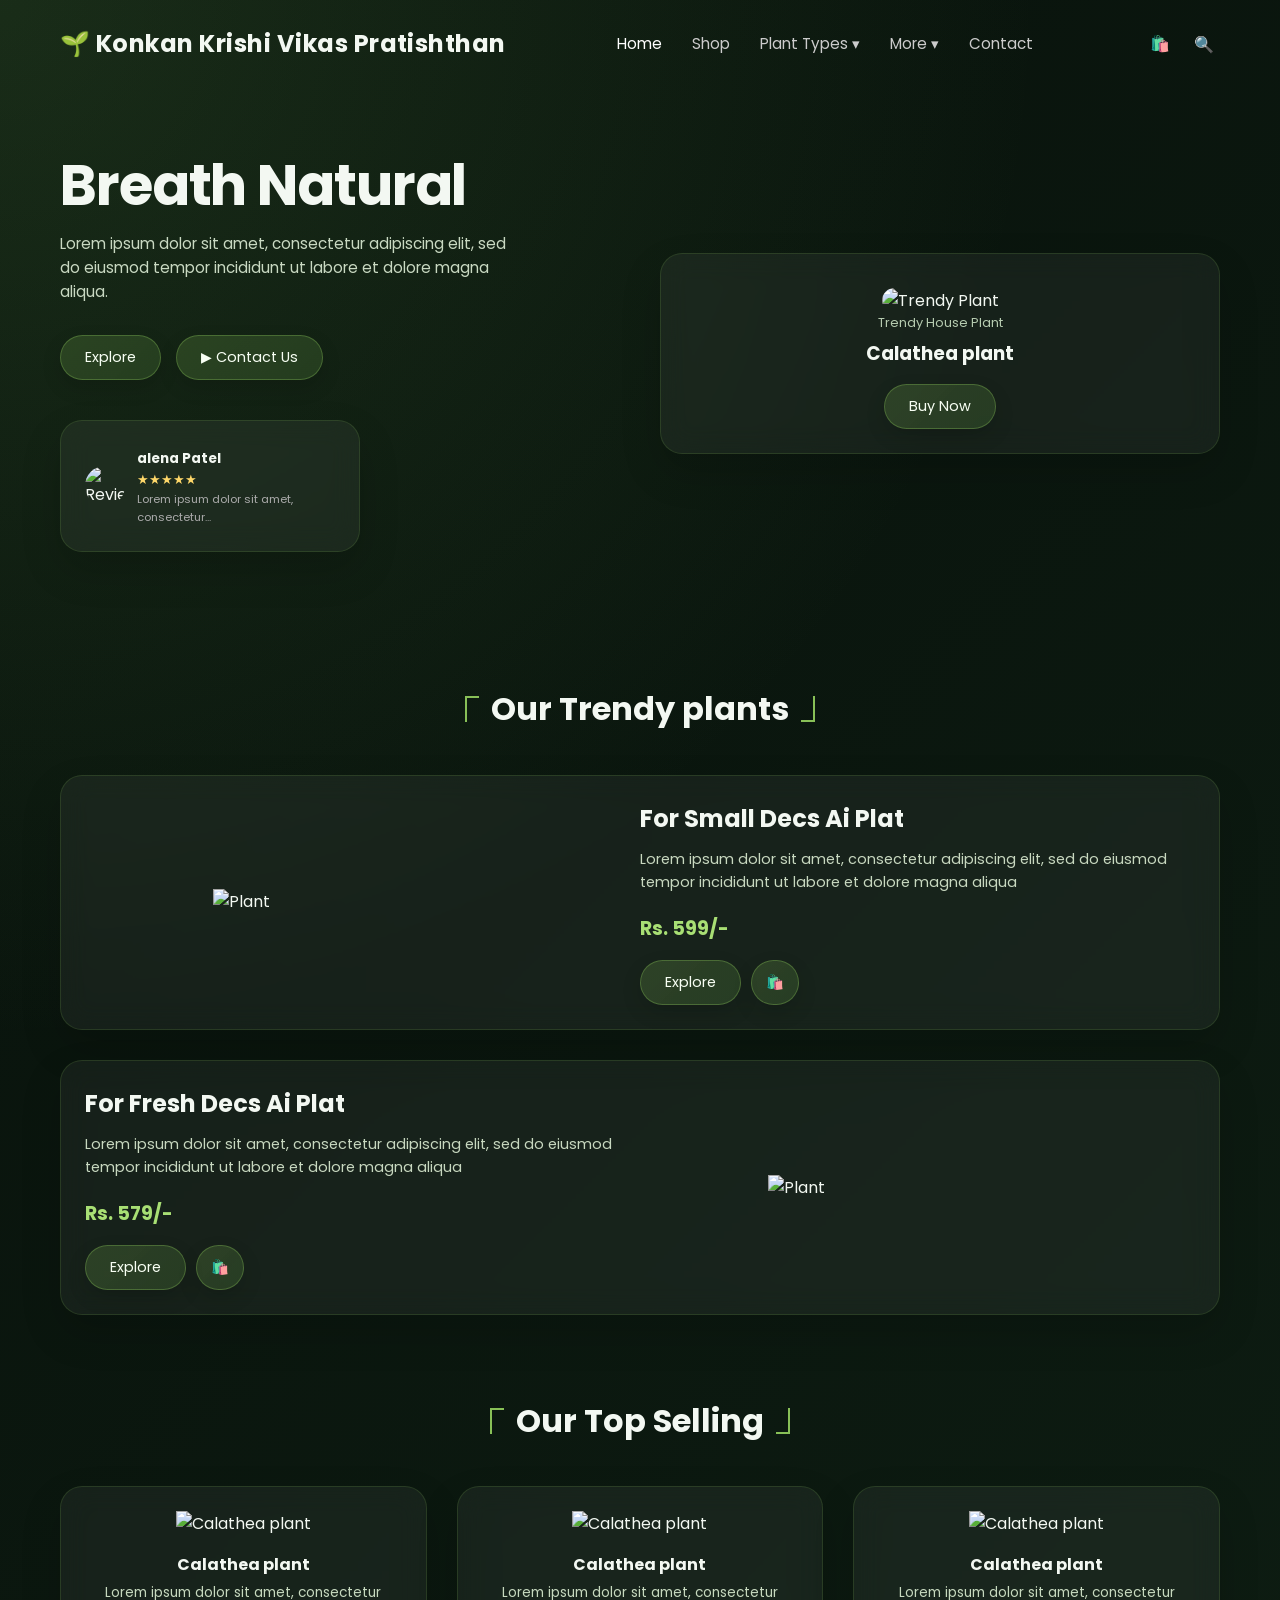
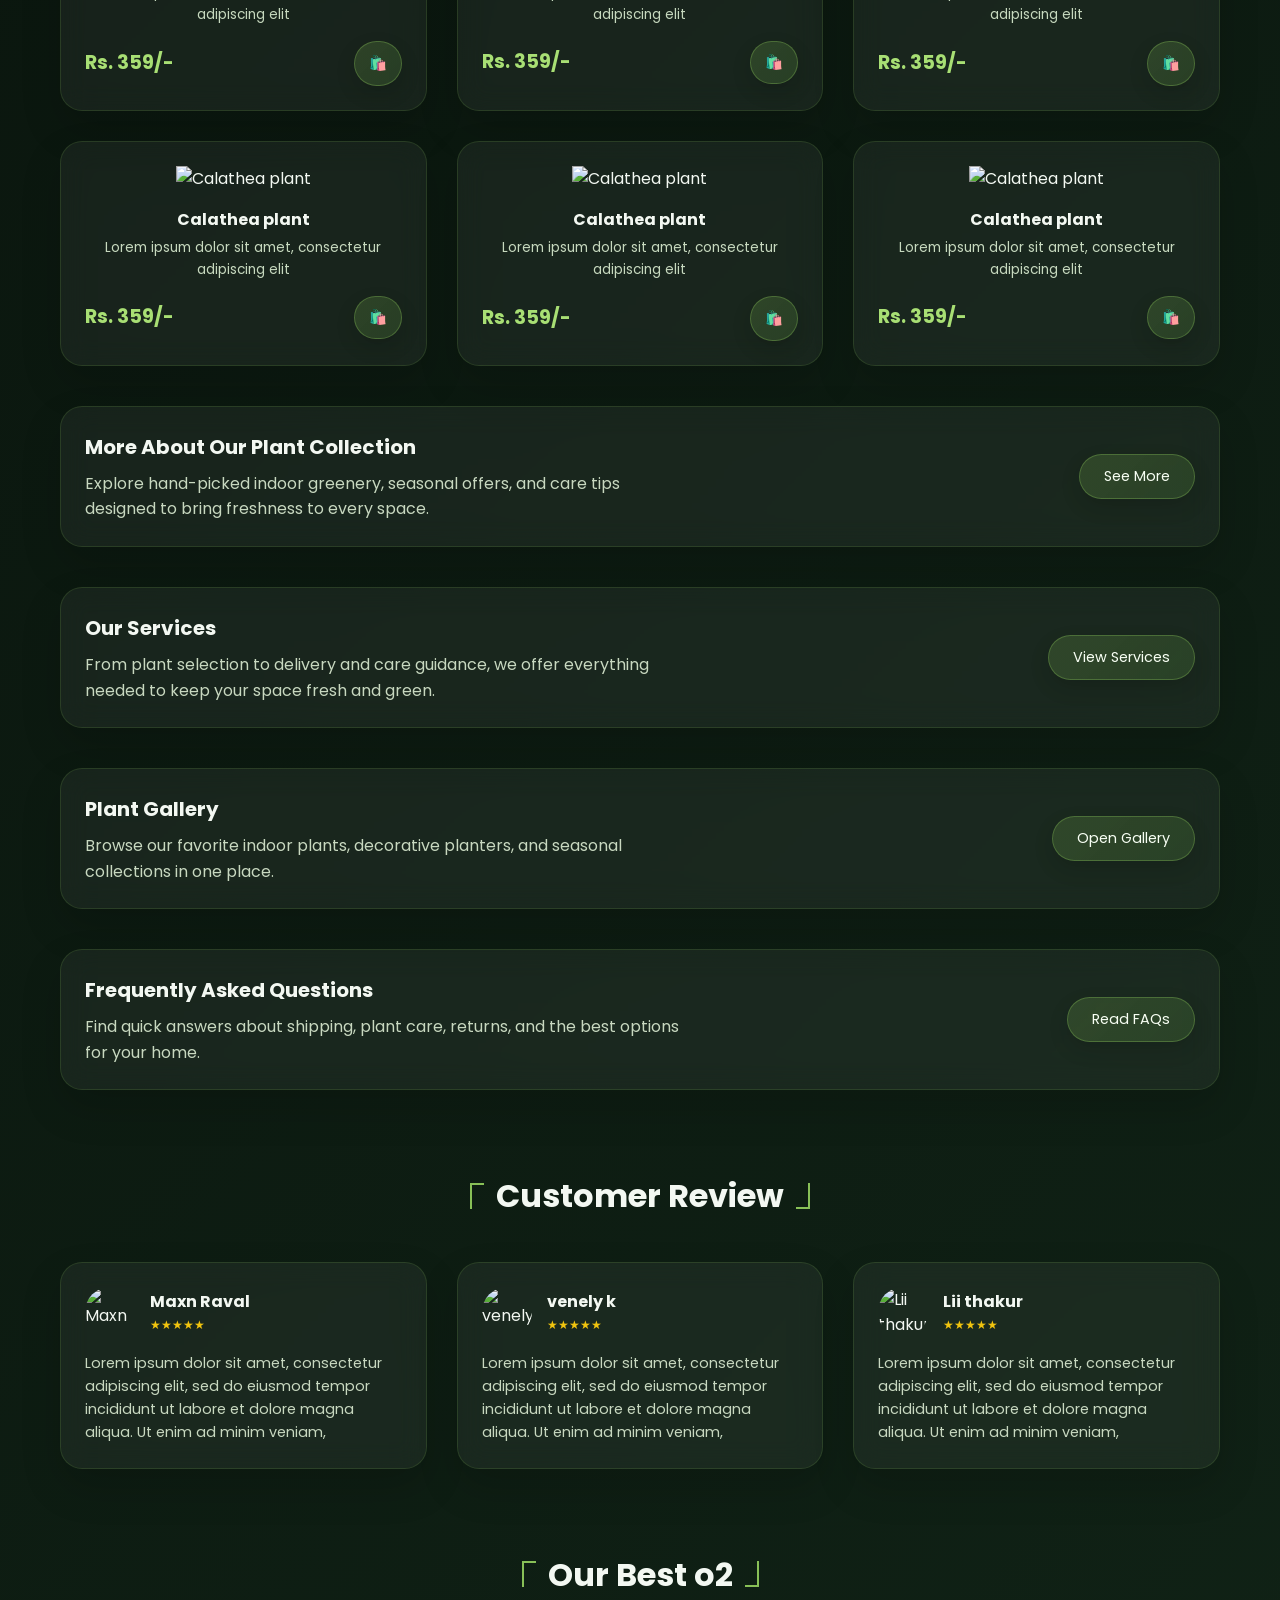
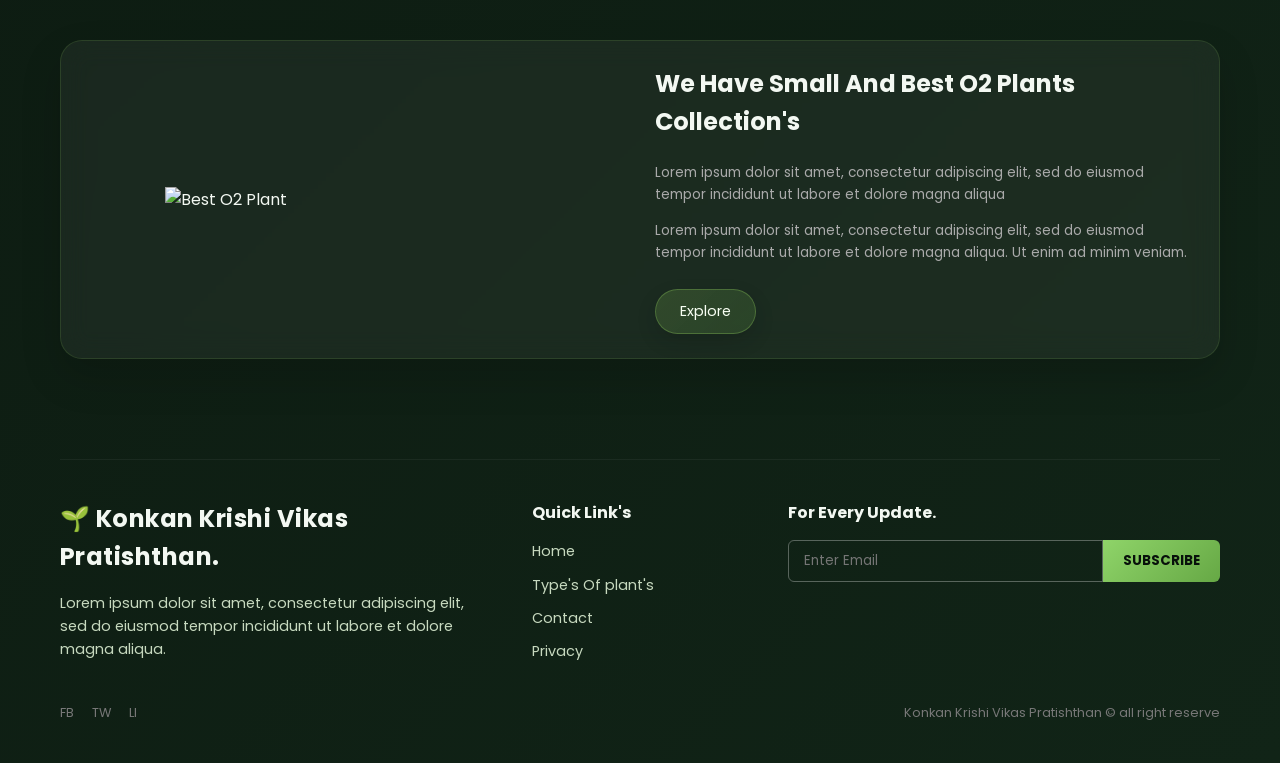
==== commit e0d80f16: "changed organization name Pratishthan" ====
--- a/index.html
+++ b/index.html
@@ -3,7 +3,7 @@
 <head>
   <meta charset="UTF-8">
   <meta name="viewport" content="width=device-width, initial-scale=1.0">
-  <title>Konkan Krishi Vikas Pratishthani - Plant Store Landing Page</title>
+  <title>Konkan Krishi Vikas Pratishthan - Plant Store Landing Page</title>
   <link rel="preconnect" href="https://fonts.googleapis.com">
   <link rel="preconnect" href="https://fonts.gstatic.com" crossorigin>
   <link href="https://fonts.googleapis.com/css2?family=Poppins:wght@400;500;600;700&display=swap" rel="stylesheet">
@@ -15,7 +15,7 @@
     <!-- ================= NAVIGATION ================= -->
     <header>
       <nav>
-        <div class="logo">🌱 Konkan Krishi Vikas Pratishthani </div>
+        <div class="logo">🌱 Konkan Krishi Vikas Pratishthan </div>
         <button class="menu-toggle" type="button" aria-label="Toggle navigation" aria-expanded="false">☰</button>
         <ul class="nav-links">
           <li><a href="#home" class="active">Home</a></li>
@@ -261,7 +261,7 @@
     <footer id="contact">
       <div class="footer-grid">
         <div class="footer-col">
-          <div class="logo">🌱 Konkan Krishi Vikas Pratishthani.</div>
+          <div class="logo">🌱 Konkan Krishi Vikas Pratishthan.</div>
           <p>Lorem ipsum dolor sit amet, consectetur adipiscing elit, sed do eiusmod tempor incididunt ut labore et dolore magna aliqua.</p>
         </div>
 
@@ -291,7 +291,7 @@
           <span>TW</span>
           <span>LI</span>
         </div>
-        <div>Konkan Krishi Vikas Pratishthani © all right reserve</div>
+        <div>Konkan Krishi Vikas Pratishthan © all right reserve</div>
       </div>
     </footer>
   </div>
--- a/style.css
+++ b/style.css
@@ -3,12 +3,19 @@
   margin: 0;
   padding: 0;
   box-sizing: border-box;
-  font-family: 'Segoe UI', Tahoma, Geneva, Verdana, sans-serif;
+  font-family: 'Poppins', 'Segoe UI', Tahoma, Geneva, Verdana, sans-serif;
+}
+
+html {
+  scroll-behavior: smooth;
+  scroll-padding-top: 90px;
 }
 
 body {
-  background-color: #121915;
-  color: #ffffff;
+  background:
+    radial-gradient(circle at top left, rgba(104, 170, 85, 0.18), transparent 25%),
+    linear-gradient(135deg, #08110b 0%, #112417 100%);
+  color: #f3f8f2;
   line-height: 1.6;
   padding-bottom: 40px;
   overflow-x: hidden;
@@ -33,17 +40,20 @@
 .btn {
   display: inline-block;
   padding: 10px 24px;
-  border-radius: 8px;
-  border: 1px solid rgba(255, 255, 255, 0.4);
-  background: rgba(255, 255, 255, 0.05);
-  color: #fff;
+  border-radius: 999px;
+  border: 1px solid rgba(136, 192, 87, 0.35);
+  background: linear-gradient(135deg, rgba(136, 192, 87, 0.2), rgba(82, 129, 62, 0.28));
+  color: #f8fff4;
   cursor: pointer;
   transition: all 0.3s ease;
   font-size: 0.9rem;
+  box-shadow: 0 8px 20px rgba(0, 0, 0, 0.14);
 }
 
 .btn:hover {
-  background: rgba(255, 255, 255, 0.2);
+  transform: translateY(-2px);
+  box-shadow: 0 12px 24px rgba(48, 88, 41, 0.24);
+  background: linear-gradient(135deg, rgba(136, 192, 87, 0.33), rgba(82, 129, 62, 0.38));
 }
 
 .btn-icon {
@@ -52,12 +62,19 @@
 
 /* GLASSMORPHISM CARD */
 .glass-card {
-  background: rgba(255, 255, 255, 0.04);
-  border: 1px solid rgba(255, 255, 255, 0.12);
-  backdrop-filter: blur(12px);
-  -webkit-backdrop-filter: blur(12px);
-  border-radius: 20px;
+  background: rgba(255, 255, 255, 0.05);
+  border: 1px solid rgba(136, 192, 87, 0.16);
+  backdrop-filter: blur(14px);
+  -webkit-backdrop-filter: blur(14px);
+  border-radius: 22px;
   padding: 24px;
+  box-shadow: 0 18px 40px rgba(0, 0, 0, 0.16);
+  transition: transform 0.3s ease, box-shadow 0.3s ease;
+}
+
+.glass-card:hover {
+  transform: translateY(-4px);
+  box-shadow: 0 24px 44px rgba(0, 0, 0, 0.22);
 }
 
 /* SECTION TITLES WITH ACCENTS */
@@ -93,13 +110,84 @@
 
 /* HEADER / NAVBAR */
 header {
-  padding: 25px 0;
+  padding: 25px 0 20px;
+  overflow: visible;
 }
 
 nav {
   display: flex;
   justify-content: space-between;
   align-items: center;
+  overflow: visible;
+  gap: 12px;
+}
+
+.icon-btn,
+.menu-toggle {
+  background: transparent;
+  border: none;
+  color: #fff;
+  font-size: 1rem;
+  cursor: pointer;
+  padding: 6px;
+  transition: transform 0.2s ease, color 0.2s ease;
+}
+
+.icon-btn:hover,
+.menu-toggle:hover {
+  transform: scale(1.08);
+  color: #8fd469;
+}
+
+.menu-toggle {
+  display: none;
+  align-items: center;
+  justify-content: center;
+  border: 1px solid rgba(255,255,255,0.2);
+  border-radius: 8px;
+  width: 40px;
+  height: 40px;
+  margin-right: auto;
+}
+
+.search-panel {
+  display: none;
+  margin-top: 12px;
+  justify-content: flex-end;
+  align-items: center;
+  gap: 10px;
+  flex-wrap: wrap;
+}
+
+.search-panel.active {
+  display: flex;
+}
+
+.search-panel input {
+  width: min(280px, 100%);
+  padding: 10px 14px;
+  border-radius: 999px;
+  border: 1px solid rgba(136, 192, 87, 0.25);
+  background: rgba(255, 255, 255, 0.08);
+  color: #fff;
+  outline: none;
+  box-shadow: inset 0 0 0 1px rgba(255,255,255,0.04);
+}
+
+.search-panel input::placeholder {
+  color: #bcbcbc;
+}
+
+.search-status {
+  color: #c7d9bf;
+  font-size: 0.85rem;
+  margin-left: 6px;
+}
+
+.form-message {
+  margin-top: 10px;
+  color: #a8df74;
+  font-size: 0.85rem;
 }
 
 .logo {
@@ -108,6 +196,7 @@
   gap: 10px;
   font-size: 1.5rem;
   font-weight: 700;
+  letter-spacing: 0.02em;
 }
 
 .nav-links {
@@ -115,18 +204,61 @@
   gap: 30px;
   font-size: 0.95rem;
   color: #ccc;
+  align-items: center;
+  overflow: visible;
 }
 
 .nav-links a.active, 
-.nav-links a:hover {
+.nav-links a:hover,
+.dropdown-toggle:hover {
   color: #fff;
 }
 
+.dropdown {
+  position: relative;
+  z-index: 1000;
+  overflow: visible;
+}
+
+.dropdown-toggle {
+  background: transparent;
+  border: none;
+  color: inherit;
+  font: inherit;
+  cursor: pointer;
+  padding: 0;
+}
+
+.dropdown-menu {
+  position: absolute;
+  top: calc(100% + 10px);
+  left: 0;
+  display: none;
+  flex-direction: column;
+  gap: 10px;
+  min-width: 150px;
+  padding: 12px;
+  background: rgba(18, 25, 21, 0.95);
+  border: 1px solid rgba(255,255,255,0.12);
+  border-radius: 10px;
+  box-shadow: 0 8px 24px rgba(0,0,0,0.25);
+  z-index: 9999;
+}
+
+.dropdown:hover .dropdown-menu,
+.dropdown:focus-within .dropdown-menu,
+.dropdown.active .dropdown-menu {
+  display: flex;
+}
+
 .nav-icons {
   display: flex;
-  gap: 20px;
-  align-items: center;
-  cursor: pointer;
+  gap: 12px;
+  align-items: center;
+}
+
+.hidden {
+  display: none !important;
 }
 
 /* HERO SECTION */
@@ -142,16 +274,17 @@
 
 .hero-content h1 {
   font-size: 3.5rem;
-  font-weight: 600;
+  font-weight: 700;
   line-height: 1.1;
   margin-bottom: 15px;
+  letter-spacing: -0.02em;
 }
 
 .hero-content p {
-  color: #aaa;
+  color: #c9d9c2;
   margin-bottom: 30px;
   max-width: 450px;
-  font-size: 0.9rem;
+  font-size: 0.95rem;
 }
 
 .hero-buttons {
@@ -165,7 +298,7 @@
   align-items: center;
   gap: 12px;
   margin-top: 40px;
-  max-width: 280px;
+  max-width: 300px;
 }
 
 .review-badge img {
@@ -176,23 +309,25 @@
 }
 
 .review-badge .stars {
-  color: #f1c40f;
+  color: #ffd86a;
   font-size: 0.8rem;
 }
 
 .hero-card {
   position: relative;
   text-align: center;
+  padding-top: 34px;
 }
 
 .hero-card img {
   width: 80%;
   max-width: 320px;
   margin-top: -60px;
+  border-radius: 16px;
 }
 
 .hero-card-tag {
-  color: #aaa;
+  color: #b6cbb0;
   font-size: 0.8rem;
 }
 
@@ -227,15 +362,16 @@
 }
 
 .trendy-details p {
-  color: #aaa;
-  font-size: 0.85rem;
+  color: #c8d8c0;
+  font-size: 0.9rem;
   margin-bottom: 20px;
 }
 
 .price {
   font-size: 1.2rem;
-  font-weight: 600;
+  font-weight: 700;
   margin-bottom: 15px;
+  color: #a8df74;
 }
 
 .action-row {
@@ -266,8 +402,8 @@
 }
 
 .plant-card p {
-  color: #aaa;
-  font-size: 0.8rem;
+  color: #c7d9bf;
+  font-size: 0.85rem;
   margin-bottom: 15px;
 }
 
@@ -308,8 +444,27 @@
 }
 
 .review-card p {
-  color: #aaa;
-  font-size: 0.85rem;
+  color: #c8d8c0;
+  font-size: 0.9rem;
+}
+
+/* MORE SECTION */
+.more-card {
+  margin-top: 40px;
+  display: flex;
+  justify-content: space-between;
+  align-items: center;
+  gap: 20px;
+}
+
+.more-card h3 {
+  margin-bottom: 8px;
+  font-size: 1.25rem;
+}
+
+.more-card p {
+  color: #c8d8c0;
+  max-width: 600px;
 }
 
 /* BEST O2 SECTION */
@@ -341,8 +496,8 @@
 }
 
 .footer-col p {
-  color: #aaa;
-  font-size: 0.85rem;
+  color: #c7d9bf;
+  font-size: 0.9rem;
   margin-top: 15px;
 }
 
@@ -355,8 +510,8 @@
   display: flex;
   flex-direction: column;
   gap: 10px;
-  font-size: 0.85rem;
-  color: #aaa;
+  font-size: 0.9rem;
+  color: #c7d9bf;
 }
 
 .subscribe-box {
@@ -375,13 +530,18 @@
 }
 
 .subscribe-box button {
-  background: #fff;
-  color: #121915;
+  background: linear-gradient(135deg, #8fd469, #66a845);
+  color: #08110b;
   border: none;
   padding: 10px 20px;
   border-radius: 0 6px 6px 0;
   cursor: pointer;
-  font-weight: 600;
+  font-weight: 700;
+  transition: transform 0.2s ease;
+}
+
+.subscribe-box button:hover {
+  transform: translateY(-1px);
 }
 
 .footer-bottom {
@@ -398,6 +558,34 @@
 }
 
 /* RESPONSIVE MEDIA QUERIES */
+@media (max-width: 1024px) {
+  .hero {
+    grid-template-columns: 1fr;
+    gap: 24px;
+    text-align: center;
+  }
+
+  .hero-content p {
+    margin: 0 auto 30px;
+  }
+
+  .hero-buttons {
+    justify-content: center;
+  }
+
+  .review-badge {
+    margin: 24px auto 0;
+  }
+
+  .hero-card img {
+    margin-top: 0;
+  }
+
+  .grid-3 {
+    grid-template-columns: repeat(2, 1fr);
+  }
+}
+
 @media (max-width: 900px) {
   .hero, 
   .trendy-card, 
@@ -405,13 +593,73 @@
   .footer-grid {
     grid-template-columns: 1fr;
   }
-  
-  .grid-3 {
-    grid-template-columns: repeat(2, 1fr);
-  }
-  
+
+  nav {
+    position: relative;
+    flex-wrap: wrap;
+    gap: 12px;
+  }
+
+  .menu-toggle {
+    display: inline-flex;
+    margin-right: 8px;
+  }
+
   .nav-links {
+    position: absolute;
+    top: calc(100% + 10px);
+    left: 0;
+    right: 0;
     display: none;
+    flex-direction: column;
+    align-items: flex-start;
+    gap: 12px;
+    padding: 16px;
+    background: rgba(18, 25, 21, 0.98);
+    border: 1px solid rgba(255,255,255,0.12);
+    border-radius: 12px;
+    box-shadow: 0 8px 24px rgba(0,0,0,0.25);
+    z-index: 2000;
+  }
+
+  .nav-links.active {
+    display: flex;
+  }
+
+  .nav-icons {
+    margin-left: auto;
+  }
+
+  .dropdown-menu {
+    position: static;
+    display: none;
+    margin-top: 8px;
+    min-width: 100%;
+  }
+
+  .dropdown.active .dropdown-menu {
+    display: flex;
+  }
+}
+
+@media (max-width: 768px) {
+  .trendy-card {
+    grid-template-columns: 1fr;
+    padding: 20px;
+  }
+
+  .trendy-card img {
+    max-width: 100%;
+  }
+
+  .o2-card {
+    padding: 20px;
+    gap: 20px;
+  }
+
+  .more-card {
+    flex-direction: column;
+    align-items: flex-start;
   }
 }
 
@@ -424,13 +672,16 @@
     padding: 18px 0;
   }
 
-  nav {
-    flex-wrap: wrap;
-    gap: 12px;
-  }
-
   .nav-icons {
     margin-left: auto;
+  }
+
+  .search-panel {
+    justify-content: flex-start;
+  }
+
+  .search-panel input {
+    width: 100%;
   }
 
   .hero {
@@ -492,17 +743,13 @@
     max-height: 200px;
   }
 
-  .trendy-card {
-    padding: 20px;
-  }
-
-  .trendy-card img {
-    max-width: 100%;
-  }
-
-  .o2-card {
-    padding: 20px;
-    gap: 20px;
+  .dropdown {
+    width: 100%;
+  }
+
+  .dropdown-toggle {
+    width: 100%;
+    text-align: left;
   }
 
   .footer-grid {
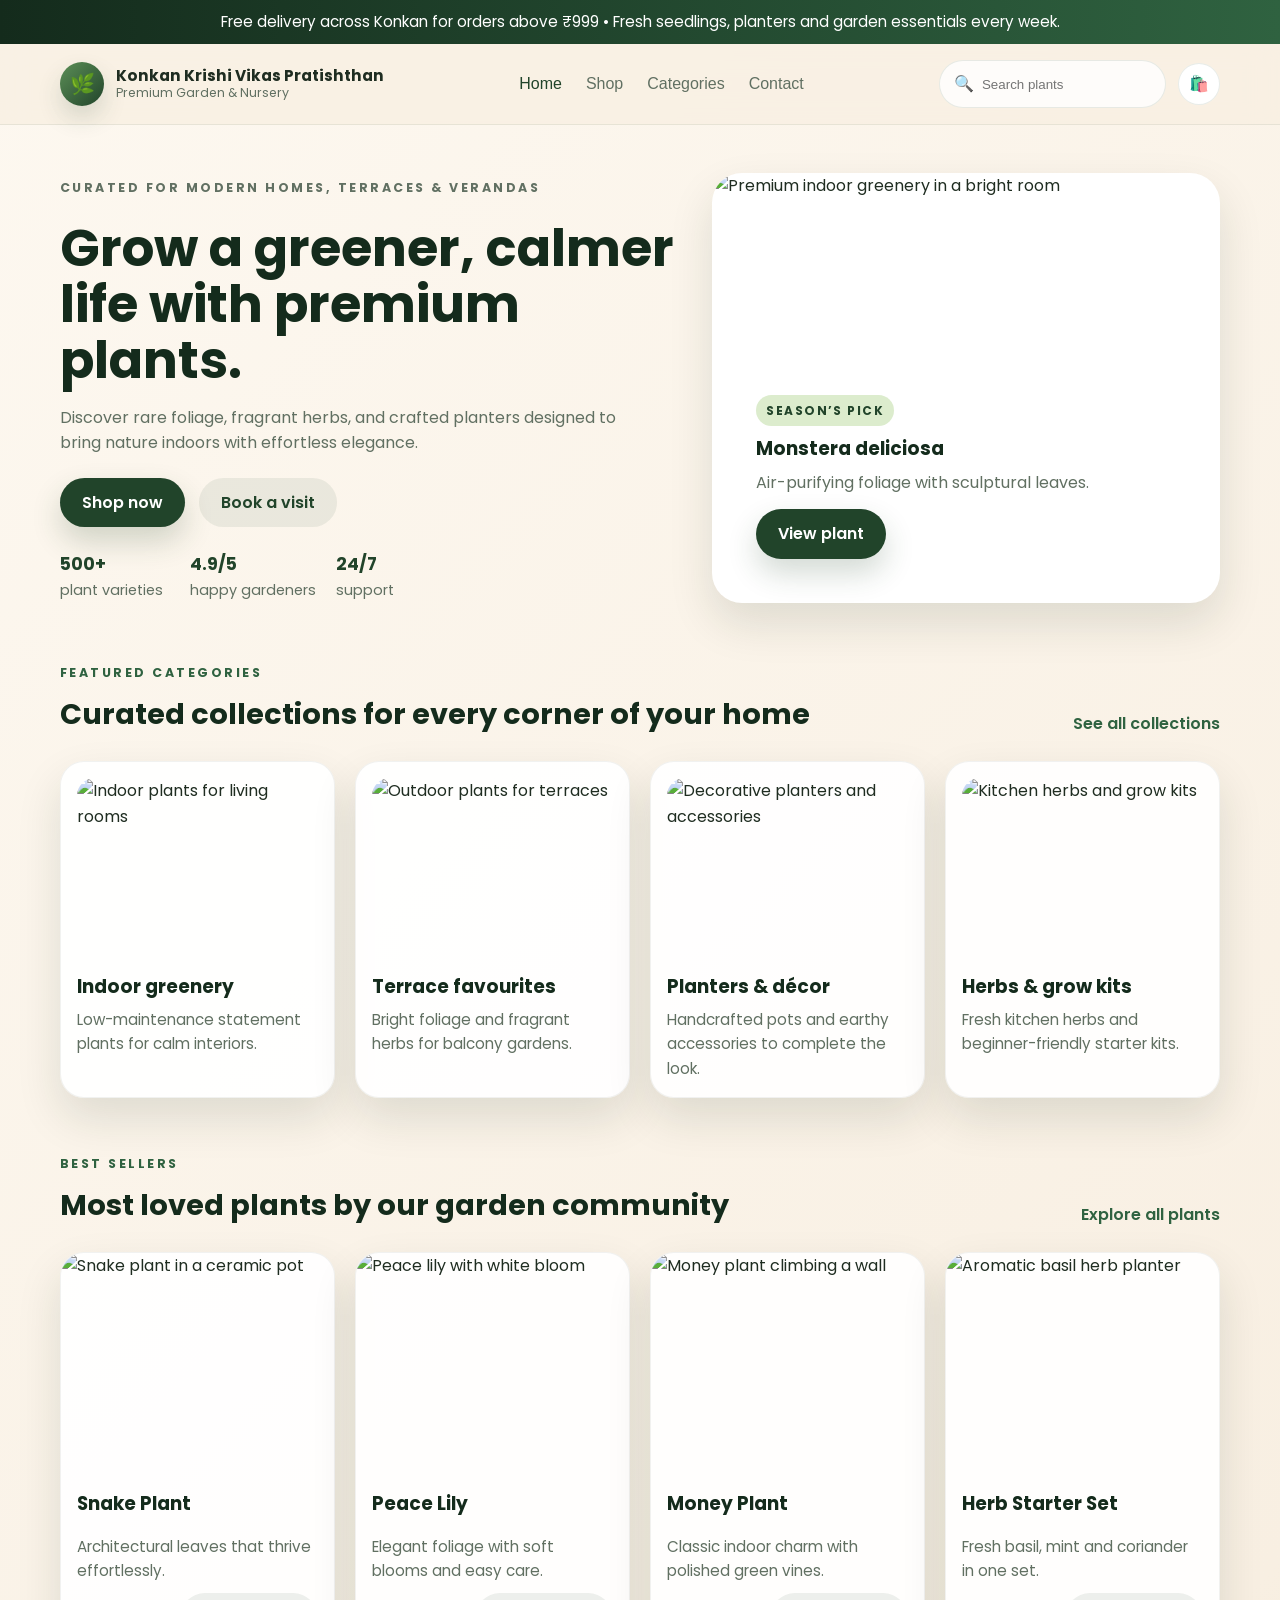
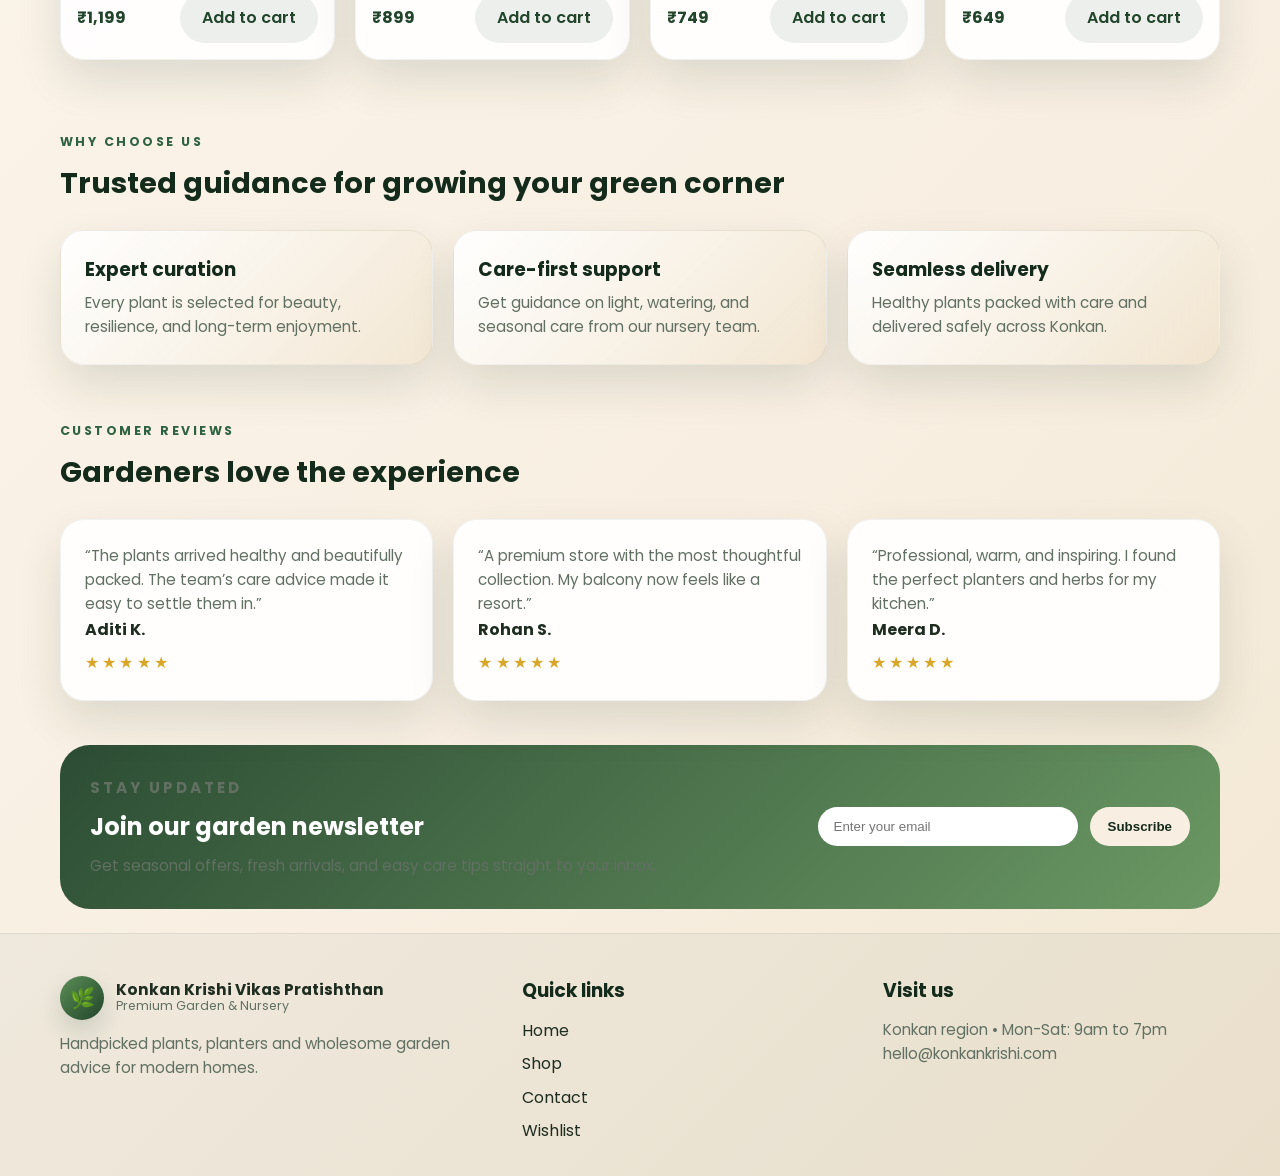
==== commit 4080184c: "Redesigned Homepage and updated shop navigation" ====
--- a/index.html
+++ b/index.html
@@ -3,322 +3,294 @@
 <head>
   <meta charset="UTF-8">
   <meta name="viewport" content="width=device-width, initial-scale=1.0">
-  <title>Konkan Krishi Vikas Pratishthan - Plant Store Landing Page</title>
+  <title>Konkan Krishi Vikas Pratishthan | Premium Gardening Store</title>
   <link rel="preconnect" href="https://fonts.googleapis.com">
   <link rel="preconnect" href="https://fonts.gstatic.com" crossorigin>
   <link href="https://fonts.googleapis.com/css2?family=Poppins:wght@400;500;600;700&display=swap" rel="stylesheet">
   <link rel="stylesheet" href="style.css">
 </head>
 <body>
-
-  <div class="container">
-    <!-- ================= NAVIGATION ================= -->
-    <header>
-      <nav>
-        <div class="logo">🌱 Konkan Krishi Vikas Pratishthan </div>
+  <div class="offer-banner">
+    Free delivery across Konkan for orders above ₹999 • Fresh seedlings, planters and garden essentials every week.
+  </div>
+
+  <header class="site-header">
+    <div class="container">
+      <nav class="navbar">
+        <a class="brand" href="index.html" aria-label="Konkan Krishi Vikas Pratishthan home">
+          <span class="brand-mark">🌿</span>
+          <span class="brand-text">
+            <strong>Konkan Krishi Vikas Pratishthan</strong>
+            <small>Premium Garden & Nursery</small>
+          </span>
+        </a>
+
         <button class="menu-toggle" type="button" aria-label="Toggle navigation" aria-expanded="false">☰</button>
+
         <ul class="nav-links">
           <li><a href="#home" class="active">Home</a></li>
           <li><a href="pages/featured-products.html">Shop</a></li>
-          <li><a href="#plant-types">Plant Types ▾</a></li>
-          <li class="dropdown">
-            <button class="dropdown-toggle" type="button" aria-expanded="false">More ▾</button>
-            <ul class="dropdown-menu">
-              <li><a href="#about">About Us</a></li>
-              <li><a href="#services">Services</a></li>
-              <li><a href="#gallery">Gallery</a></li>
-              <li><a href="#faq">FAQ</a></li>
-              <li><a href="pages/wishlist.html">Wishlist</a></li>
-              <li><a href="pages/cart.html">Cart</a></li>
-              <li><a href="pages/login.html">Login</a></li>
-            </ul>
-          </li>
+          <li><a href="#categories">Categories</a></li>
           <li><a href="pages/contact.html">Contact</a></li>
         </ul>
-        <div class="nav-icons">
-          <a class="icon-btn" href="pages/cart.html" aria-label="View cart">🛍️</a>
-          <button class="icon-btn search-toggle" type="button" aria-label="Search plants">🔍</button>
+
+        <div class="nav-actions">
+          <label class="search-pill" for="site-search">
+            <span aria-hidden="true">🔍</span>
+            <input id="site-search" type="search" placeholder="Search plants">
+          </label>
+          <a class="icon-button" href="pages/cart.html" aria-label="Go to cart">🛍️</a>
         </div>
       </nav>
-      <div class="search-panel" id="searchPanel">
-        <input type="text" id="searchInput" placeholder="Search plant names..." aria-label="Search plants">
-      </div>
-    </header>
-
-    <!-- ================= HERO SECTION ================= -->
-    <section class="hero" id="home">
+    </div>
+  </header>
+
+  <main id="home">
+    <section class="hero container">
       <div class="hero-content">
-        <h1>Breath Natural</h1>
-        <p>Lorem ipsum dolor sit amet, consectetur adipiscing elit, sed do eiusmod tempor incididunt ut labore et dolore magna aliqua.</p>
-        <div class="hero-buttons">
-          <a class="btn" href="pages/featured-products.html">Explore</a>
-          <a class="btn" href="pages/contact.html">▶ Contact Us</a>
-        </div>
-        
-        <div class="glass-card review-badge">
-          <img src="https://images.unsplash.com/photo-1494790108377-be9c29b29330?auto=format&fit=crop&w=100&q=80" alt="Reviewer">
-          <div>
-            <strong style="font-size: 0.85rem;">alena Patel</strong>
-            <div class="stars">★★★★★</div>
-            <p style="font-size: 0.7rem; color: #aaa; margin: 0;">Lorem ipsum dolor sit amet, consectetur...</p>
-          </div>
-        </div>
-      </div>
-
-      <div class="glass-card hero-card">
-        <img src="https://images.unsplash.com/photo-1545241047-6083a3684587?auto=format&fit=crop&w=500&q=80" alt="Trendy Plant">
-        <p class="hero-card-tag">Trendy House Plant</p>
-        <h3>Calathea plant</h3>
-        <a class="btn" href="pages/product-details.html">Buy Now</a>
-      </div>
-    </section>
-
-    <!-- ================= TRENDY PLANTS ================= -->
-    <section id="plant-types">
-      <h2 class="section-title">Our Trendy plants</h2>
-      
-      <div class="trendy-grid">
-      <!-- Card 1 -->
-      <div class="glass-card trendy-card" data-name="for small decs ai plat">
-        <img src="https://images.unsplash.com/photo-1512428559087-560fa5ceab42?auto=format&fit=crop&w=500&q=80" alt="Plant">
-        <div class="trendy-details">
-          <h3>For Small Decs Ai Plat</h3>
-          <p>Lorem ipsum dolor sit amet, consectetur adipiscing elit, sed do eiusmod tempor incididunt ut labore et dolore magna aliqua</p>
-          <div class="price">Rs. 599/-</div>
-          <div class="action-row">
-            <a class="btn" href="#about" data-scroll-target="about">Explore</a>
-            <a class="btn btn-icon" href="#contact" data-scroll-target="contact" aria-label="Order this plant">🛍️</a>
-          </div>
-        </div>
-      </div>
-
-      <!-- Card 2 -->
-      <div class="glass-card trendy-card" data-name="for fresh decs ai plat">
-        <div class="trendy-details">
-          <h3>For Fresh Decs Ai Plat</h3>
-          <p>Lorem ipsum dolor sit amet, consectetur adipiscing elit, sed do eiusmod tempor incididunt ut labore et dolore magna aliqua</p>
-          <div class="price">Rs. 579/-</div>
-          <div class="action-row">
-            <a class="btn" href="#services" data-scroll-target="services">Explore</a>
-            <a class="btn btn-icon" href="#contact" data-scroll-target="contact" aria-label="Order this plant">🛍️</a>
-          </div>
-        </div>
-        <img src="https://images.unsplash.com/photo-1509316975850-ff9c5deb0cd9?auto=format&fit=crop&w=500&q=80" alt="Plant">
-      </div>
-      </div>
-    </section>
-
-    <!-- ================= TOP SELLING ================= -->
-    <h2 class="section-title">Our Top Selling</h2>
-    
-    <div class="grid-3">
-      <!-- Plant Item 1 -->
-      <div class="glass-card plant-card" data-name="calathea plant">
-        <img src="https://images.unsplash.com/photo-1545241047-6083a3684587?auto=format&fit=crop&w=400&q=80" alt="Calathea plant">
-        <h4>Calathea plant</h4>
-        <p>Lorem ipsum dolor sit amet, consectetur adipiscing elit</p>
-        <div class="plant-card-footer">
-          <span class="price" style="margin:0;">Rs. 359/-</span>
-          <a class="btn btn-icon" href="#contact" data-scroll-target="contact" aria-label="Order this plant">🛍️</a>
-        </div>
-      </div>
-      <!-- Plant Item 2 -->
-      <div class="glass-card plant-card" data-name="calathea plant">
-        <img src="https://images.unsplash.com/photo-1512428559087-560fa5ceab42?auto=format&fit=crop&w=400&q=80" alt="Calathea plant">
-        <h4>Calathea plant</h4>
-        <p>Lorem ipsum dolor sit amet, consectetur adipiscing elit</p>
-        <div class="plant-card-footer">
-          <span class="price" style="margin:0;">Rs. 359/-</span>
-          <button class="btn btn-icon">🛍️</button>
-        </div>
-      </div>
-      <!-- Plant Item 3 -->
-      <div class="glass-card plant-card" data-name="calathea plant">
-        <img src="https://images.unsplash.com/photo-1509316975850-ff9c5deb0cd9?auto=format&fit=crop&w=400&q=80" alt="Calathea plant">
-        <h4>Calathea plant</h4>
-        <p>Lorem ipsum dolor sit amet, consectetur adipiscing elit</p>
-        <div class="plant-card-footer">
-          <span class="price" style="margin:0;">Rs. 359/-</span>
-          <a class="btn btn-icon" href="#contact" data-scroll-target="contact" aria-label="Order this plant">🛍️</a>
-        </div>
-      </div>
-      <!-- Plant Item 4 -->
-      <div class="glass-card plant-card" data-name="calathea plant">
-        <img src="https://images.unsplash.com/photo-1534349762230-e0cadf78f5da?auto=format&fit=crop&w=400&q=80" alt="Calathea plant">
-        <h4>Calathea plant</h4>
-        <p>Lorem ipsum dolor sit amet, consectetur adipiscing elit</p>
-        <div class="plant-card-footer">
-          <span class="price" style="margin:0;">Rs. 359/-</span>
-          <button class="btn btn-icon">🛍️</button>
-        </div>
-      </div>
-      <!-- Plant Item 5 -->
-      <div class="glass-card plant-card" data-name="calathea plant">
-        <img src="https://images.unsplash.com/photo-1485955900006-10f4d324d411?auto=format&fit=crop&w=400&q=80" alt="Calathea plant">
-        <h4>Calathea plant</h4>
-        <p>Lorem ipsum dolor sit amet, consectetur adipiscing elit</p>
-        <div class="plant-card-footer">
-          <span class="price" style="margin:0;">Rs. 359/-</span>
-          <a class="btn btn-icon" href="#contact" data-scroll-target="contact" aria-label="Order this plant">🛍️</a>
-        </div>
-      </div>
-      <!-- Plant Item 6 -->
-      <div class="glass-card plant-card" data-name="calathea plant">
-        <img src="https://images.unsplash.com/photo-1509316975850-ff9c5deb0cd9?auto=format&fit=crop&w=400&q=80" alt="Calathea plant">
-        <h4>Calathea plant</h4>
-        <p>Lorem ipsum dolor sit amet, consectetur adipiscing elit</p>
-        <div class="plant-card-footer">
-          <span class="price" style="margin:0;">Rs. 359/-</span>
-          <button class="btn btn-icon">🛍️</button>
-        </div>
+        <p class="eyebrow">Curated for modern homes, terraces & verandas</p>
+        <h1>Grow a greener, calmer life with premium plants.</h1>
+        <p>Discover rare foliage, fragrant herbs, and crafted planters designed to bring nature indoors with effortless elegance.</p>
+        <div class="hero-actions">
+          <a class="btn btn-primary" href="pages/featured-products.html">Shop now</a>
+          <a class="btn btn-secondary" href="pages/contact.html">Book a visit</a>
+        </div>
+        <div class="hero-stats">
+          <div>
+            <strong>500+</strong>
+            <span>plant varieties</span>
+          </div>
+          <div>
+            <strong>4.9/5</strong>
+            <span>happy gardeners</span>
+          </div>
+          <div>
+            <strong>24/7</strong>
+            <span>support</span>
+          </div>
+        </div>
+      </div>
+
+      <div class="hero-card">
+        <img src="https://images.unsplash.com/photo-1466692476868-aef1dfb1e735?auto=format&fit=crop&w=900&q=80" alt="Premium indoor greenery in a bright room">
+        <div class="hero-card-body">
+          <span class="hero-badge">Season’s pick</span>
+          <h3>Monstera deliciosa</h3>
+          <p>Air-purifying foliage with sculptural leaves.</p>
+          <a class="btn btn-primary" href="pages/product-details.html">View plant</a>
+        </div>
+      </div>
+    </section>
+
+    <section class="container section" id="categories">
+      <div class="section-heading">
+        <div>
+          <p class="eyebrow">Featured categories</p>
+          <h2>Curated collections for every corner of your home</h2>
+        </div>
+        <a class="text-link" href="pages/featured-products.html">See all collections</a>
+      </div>
+
+      <div class="category-grid">
+        <article class="card category-card">
+          <img src="https://images.unsplash.com/photo-1525498128493-380d1990a112?auto=format&fit=crop&w=600&q=80" alt="Indoor plants for living rooms">
+          <div>
+            <h3>Indoor greenery</h3>
+            <p>Low-maintenance statement plants for calm interiors.</p>
+          </div>
+        </article>
+
+        <article class="card category-card">
+          <img src="https://images.unsplash.com/photo-1466692476868-aef1dfb1e735?auto=format&fit=crop&w=600&q=80" alt="Outdoor plants for terraces">
+          <div>
+            <h3>Terrace favourites</h3>
+            <p>Bright foliage and fragrant herbs for balcony gardens.</p>
+          </div>
+        </article>
+
+        <article class="card category-card">
+          <img src="https://images.unsplash.com/photo-1487077705737-d5f1a4d0b2d7?auto=format&fit=crop&w=600&q=80" alt="Decorative planters and accessories">
+          <div>
+            <h3>Planters & décor</h3>
+            <p>Handcrafted pots and earthy accessories to complete the look.</p>
+          </div>
+        </article>
+
+        <article class="card category-card">
+          <img src="https://images.unsplash.com/photo-1466692476868-aef1dfb1e735?auto=format&fit=crop&w=600&q=80" alt="Kitchen herbs and grow kits">
+          <div>
+            <h3>Herbs & grow kits</h3>
+            <p>Fresh kitchen herbs and beginner-friendly starter kits.</p>
+          </div>
+        </article>
+      </div>
+    </section>
+
+    <section class="container section">
+      <div class="section-heading">
+        <div>
+          <p class="eyebrow">Best sellers</p>
+          <h2>Most loved plants by our garden community</h2>
+        </div>
+        <a class="text-link" href="pages/featured-products.html">Explore all plants</a>
+      </div>
+
+      <div class="product-grid">
+        <article class="card product-card">
+          <img src="https://images.unsplash.com/photo-1512428559087-560fa5ceab42?auto=format&fit=crop&w=600&q=80" alt="Snake plant in a ceramic pot">
+          <div class="product-content">
+            <h3>Snake Plant</h3>
+            <p>Architectural leaves that thrive effortlessly.</p>
+            <div class="product-meta">
+              <span>₹1,199</span>
+              <a class="btn btn-secondary" href="pages/product-details.html">Add to cart</a>
+            </div>
+          </div>
+        </article>
+
+        <article class="card product-card">
+          <img src="https://images.unsplash.com/photo-1501004318641-b39e6451afbe?auto=format&fit=crop&w=600&q=80" alt="Peace lily with white bloom">
+          <div class="product-content">
+            <h3>Peace Lily</h3>
+            <p>Elegant foliage with soft blooms and easy care.</p>
+            <div class="product-meta">
+              <span>₹899</span>
+              <a class="btn btn-secondary" href="pages/product-details.html">Add to cart</a>
+            </div>
+          </div>
+        </article>
+
+        <article class="card product-card">
+          <img src="https://images.unsplash.com/photo-1485955900006-10f4d324d411?auto=format&fit=crop&w=600&q=80" alt="Money plant climbing a wall">
+          <div class="product-content">
+            <h3>Money Plant</h3>
+            <p>Classic indoor charm with polished green vines.</p>
+            <div class="product-meta">
+              <span>₹749</span>
+              <a class="btn btn-secondary" href="pages/product-details.html">Add to cart</a>
+            </div>
+          </div>
+        </article>
+
+        <article class="card product-card">
+          <img src="https://images.unsplash.com/photo-1509423350716-97f9360b4e09?auto=format&fit=crop&w=600&q=80" alt="Aromatic basil herb planter">
+          <div class="product-content">
+            <h3>Herb Starter Set</h3>
+            <p>Fresh basil, mint and coriander in one set.</p>
+            <div class="product-meta">
+              <span>₹649</span>
+              <a class="btn btn-secondary" href="pages/product-details.html">Add to cart</a>
+            </div>
+          </div>
+        </article>
+      </div>
+    </section>
+
+    <section class="container section about-band">
+      <div class="section-heading">
+        <div>
+          <p class="eyebrow">Why choose us</p>
+          <h2>Trusted guidance for growing your green corner</h2>
+        </div>
+      </div>
+
+      <div class="feature-grid">
+        <article class="card feature-card">
+          <h3>Expert curation</h3>
+          <p>Every plant is selected for beauty, resilience, and long-term enjoyment.</p>
+        </article>
+        <article class="card feature-card">
+          <h3>Care-first support</h3>
+          <p>Get guidance on light, watering, and seasonal care from our nursery team.</p>
+        </article>
+        <article class="card feature-card">
+          <h3>Seamless delivery</h3>
+          <p>Healthy plants packed with care and delivered safely across Konkan.</p>
+        </article>
+      </div>
+    </section>
+
+    <section class="container section">
+      <div class="section-heading">
+        <div>
+          <p class="eyebrow">Customer reviews</p>
+          <h2>Gardeners love the experience</h2>
+        </div>
+      </div>
+
+      <div class="review-grid">
+        <article class="card review-card">
+          <p>“The plants arrived healthy and beautifully packed. The team’s care advice made it easy to settle them in.”</p>
+          <div>
+            <strong>Aditi K.</strong>
+            <span>★★★★★</span>
+          </div>
+        </article>
+        <article class="card review-card">
+          <p>“A premium store with the most thoughtful collection. My balcony now feels like a resort.”</p>
+          <div>
+            <strong>Rohan S.</strong>
+            <span>★★★★★</span>
+          </div>
+        </article>
+        <article class="card review-card">
+          <p>“Professional, warm, and inspiring. I found the perfect planters and herbs for my kitchen.”</p>
+          <div>
+            <strong>Meera D.</strong>
+            <span>★★★★★</span>
+          </div>
+        </article>
+      </div>
+    </section>
+
+    <section class="container section newsletter-section">
+      <div>
+        <p class="eyebrow">Stay updated</p>
+        <h2>Join our garden newsletter</h2>
+        <p>Get seasonal offers, fresh arrivals, and easy care tips straight to your inbox.</p>
+      </div>
+      <form class="newsletter-form">
+        <input type="email" placeholder="Enter your email" aria-label="Email address">
+        <button type="submit">Subscribe</button>
+      </form>
+    </section>
+  </main>
+
+  <footer class="site-footer">
+    <div class="container footer-grid">
+      <div>
+        <a class="brand footer-brand" href="index.html">
+          <span class="brand-mark">🌿</span>
+          <span class="brand-text">
+            <strong>Konkan Krishi Vikas Pratishthan</strong>
+            <small>Premium Garden & Nursery</small>
+          </span>
+        </a>
+        <p>Handpicked plants, planters and wholesome garden advice for modern homes.</p>
+      </div>
+
+      <div>
+        <h3>Quick links</h3>
+        <ul>
+          <li><a href="index.html">Home</a></li>
+          <li><a href="pages/featured-products.html">Shop</a></li>
+          <li><a href="pages/contact.html">Contact</a></li>
+          <li><a href="pages/wishlist.html">Wishlist</a></li>
+        </ul>
+      </div>
+
+      <div>
+        <h3>Visit us</h3>
+        <p>Konkan region • Mon-Sat: 9am to 7pm</p>
+        <p>hello@konkankrishi.com</p>
       </div>
     </div>
-
-    <section id="about" class="glass-card more-card">
-      <div>
-        <h3>More About Our Plant Collection</h3>
-        <p>Explore hand-picked indoor greenery, seasonal offers, and care tips designed to bring freshness to every space.</p>
-      </div>
-      <a class="btn" href="#gallery" data-scroll-target="gallery">See More</a>
-    </section>
-
-    <section id="services" class="glass-card more-card">
-      <div>
-        <h3>Our Services</h3>
-        <p>From plant selection to delivery and care guidance, we offer everything needed to keep your space fresh and green.</p>
-      </div>
-      <a class="btn" href="#contact" data-scroll-target="contact">View Services</a>
-    </section>
-
-    <section id="gallery" class="glass-card more-card">
-      <div>
-        <h3>Plant Gallery</h3>
-        <p>Browse our favorite indoor plants, decorative planters, and seasonal collections in one place.</p>
-      </div>
-      <a class="btn" href="#gallery" data-scroll-target="gallery">Open Gallery</a>
-    </section>
-
-    <section id="faq" class="glass-card more-card">
-      <div>
-        <h3>Frequently Asked Questions</h3>
-        <p>Find quick answers about shipping, plant care, returns, and the best options for your home.</p>
-      </div>
-      <a class="btn" href="#faq" data-scroll-target="faq">Read FAQs</a>
-    </section>
-
-    <!-- ================= CUSTOMER REVIEWS ================= -->
-    <h2 class="section-title">Customer Review</h2>
-    
-    <div class="grid-3">
-      <div class="glass-card review-card">
-        <div class="reviewer">
-          <img src="https://images.unsplash.com/photo-1507003211169-0a1dd7228f2d?auto=format&fit=crop&w=100&q=80" alt="Maxn Raval">
-          <div class="reviewer-info">
-            <h4>Maxn Raval</h4>
-            <div class="stars">★★★★★</div>
-          </div>
-        </div>
-        <p>Lorem ipsum dolor sit amet, consectetur adipiscing elit, sed do eiusmod tempor incididunt ut labore et dolore magna aliqua. Ut enim ad minim veniam,</p>
-      </div>
-
-      <div class="glass-card review-card">
-        <div class="reviewer">
-          <img src="https://images.unsplash.com/photo-1494790108377-be9c29b29330?auto=format&fit=crop&w=100&q=80" alt="venely k">
-          <div class="reviewer-info">
-            <h4>venely k</h4>
-            <div class="stars">★★★★★</div>
-          </div>
-        </div>
-        <p>Lorem ipsum dolor sit amet, consectetur adipiscing elit, sed do eiusmod tempor incididunt ut labore et dolore magna aliqua. Ut enim ad minim veniam,</p>
-      </div>
-
-      <div class="glass-card review-card">
-        <div class="reviewer">
-          <img src="https://images.unsplash.com/photo-1500648767791-00dcc994a43e?auto=format&fit=crop&w=100&q=80" alt="Lii thakur">
-          <div class="reviewer-info">
-            <h4>Lii thakur</h4>
-            <div class="stars">★★★★★</div>
-          </div>
-        </div>
-        <p>Lorem ipsum dolor sit amet, consectetur adipiscing elit, sed do eiusmod tempor incididunt ut labore et dolore magna aliqua. Ut enim ad minim veniam,</p>
-      </div>
-    </div>
-
-    <!-- ================= BEST O2 SECTION ================= -->
-    <h2 class="section-title">Our Best o2</h2>
-
-    <div class="glass-card o2-card">
-      <img src="https://images.unsplash.com/photo-1545241047-6083a3684587?auto=format&fit=crop&w=500&q=80" alt="Best O2 Plant">
-      <div>
-        <h3 style="font-size: 1.5rem; margin-bottom: 20px;">We Have Small And Best O2 Plants Collection's</h3>
-        <p style="color: #aaa; font-size: 0.85rem; margin-bottom: 15px;">Lorem ipsum dolor sit amet, consectetur adipiscing elit, sed do eiusmod tempor incididunt ut labore et dolore magna aliqua</p>
-        <p style="color: #aaa; font-size: 0.85rem; margin-bottom: 25px;">Lorem ipsum dolor sit amet, consectetur adipiscing elit, sed do eiusmod tempor incididunt ut labore et dolore magna aliqua. Ut enim ad minim veniam.</p>
-        <a class="btn" href="#plant-types" data-scroll-target="plant-types">Explore</a>
-      </div>
-    </div>
-
-    <!-- ================= FOOTER ================= -->
-    <footer id="contact">
-      <div class="footer-grid">
-        <div class="footer-col">
-          <div class="logo">🌱 Konkan Krishi Vikas Pratishthan.</div>
-          <p>Lorem ipsum dolor sit amet, consectetur adipiscing elit, sed do eiusmod tempor incididunt ut labore et dolore magna aliqua.</p>
-        </div>
-
-        <div class="footer-links">
-          <h4>Quick Link's</h4>
-          <ul>
-            <li><a href="#">Home</a></li>
-            <li><a href="#">Type's Of plant's</a></li>
-            <li><a href="#">Contact</a></li>
-            <li><a href="#">Privacy</a></li>
-          </ul>
-        </div>
-
-        <div class="footer-subscribe">
-          <h4>For Every Update.</h4>
-          <form class="subscribe-box" id="subscribeForm">
-            <input type="email" id="subscribeEmail" placeholder="Enter Email" required>
-            <button type="submit">SUBSCRIBE</button>
-          </form>
-          <p class="form-message" id="formMessage" aria-live="polite"></p>
-        </div>
-      </div>
-
-      <div class="footer-bottom">
-        <div class="social-links">
-          <span>FB</span>
-          <span>TW</span>
-          <span>LI</span>
-        </div>
-        <div>Konkan Krishi Vikas Pratishthan © all right reserve</div>
-      </div>
-    </footer>
-  </div>
+  </footer>
 
   <script>
-    // Dropdown interaction for the More menu.
-    const dropdownToggle = document.querySelector('.dropdown-toggle');
-    const dropdown = document.querySelector('.dropdown');
     const menuToggle = document.querySelector('.menu-toggle');
     const navLinks = document.querySelector('.nav-links');
 
-    if (dropdownToggle && dropdown) {
-      dropdownToggle.addEventListener('click', (event) => {
-        event.stopPropagation();
-        const isOpen = dropdown.classList.toggle('active');
-        dropdownToggle.setAttribute('aria-expanded', isOpen ? 'true' : 'false');
-      });
-
-      document.addEventListener('click', (event) => {
-        if (!dropdown.contains(event.target)) {
-          dropdown.classList.remove('active');
-          dropdownToggle.setAttribute('aria-expanded', 'false');
-        }
-      });
-    }
-
-    // Mobile hamburger menu for smaller screens.
     if (menuToggle && navLinks) {
       menuToggle.addEventListener('click', () => {
         const isOpen = navLinks.classList.toggle('active');
@@ -326,101 +298,16 @@
         menuToggle.setAttribute('aria-expanded', isOpen ? 'true' : 'false');
       });
 
-      navLinks.querySelectorAll('a, .dropdown-toggle').forEach((item) => {
-        item.addEventListener('click', () => {
-          if (window.innerWidth <= 900) {
+      navLinks.querySelectorAll('a').forEach((link) => {
+        link.addEventListener('click', () => {
+          if (window.innerWidth <= 760) {
             navLinks.classList.remove('active');
             menuToggle.classList.remove('active');
             menuToggle.setAttribute('aria-expanded', 'false');
           }
         });
       });
-
-      window.addEventListener('resize', () => {
-        if (window.innerWidth > 900) {
-          navLinks.classList.remove('active');
-          menuToggle.classList.remove('active');
-          menuToggle.setAttribute('aria-expanded', 'false');
-        }
-      });
-    }
-
-    // Search interaction for plant cards.
-    const searchToggle = document.querySelector('.search-toggle');
-    const searchPanel = document.getElementById('searchPanel');
-    const searchInput = document.getElementById('searchInput');
-    const searchableItems = Array.from(document.querySelectorAll('.plant-card, .trendy-card'));
-    const searchStatus = document.createElement('p');
-    searchStatus.className = 'search-status';
-    searchPanel?.appendChild(searchStatus);
-
-    searchableItems.forEach((item) => {
-      if (!item.getAttribute('data-name')) {
-        item.setAttribute('data-name', item.textContent.toLowerCase());
-      }
-    });
-
-    if (searchToggle && searchPanel && searchInput) {
-      searchToggle.addEventListener('click', (event) => {
-        event.stopPropagation();
-        searchPanel.classList.toggle('active');
-        if (searchPanel.classList.contains('active')) {
-          searchInput.focus();
-        }
-      });
-
-      document.addEventListener('click', (event) => {
-        if (!searchPanel.contains(event.target) && !searchToggle.contains(event.target)) {
-          searchPanel.classList.remove('active');
-        }
-      });
-
-      searchInput.addEventListener('input', (event) => {
-        const term = event.target.value.trim().toLowerCase();
-        let visibleCount = 0;
-
-        searchableItems.forEach((item) => {
-          const name = (item.getAttribute('data-name') || item.textContent).toLowerCase();
-          const matches = name.includes(term);
-          item.classList.toggle('hidden', !matches);
-          if (matches) visibleCount += 1;
-        });
-
-        searchStatus.textContent = term
-          ? `${visibleCount} plant${visibleCount === 1 ? '' : 's'} match${visibleCount === 1 ? '' : 'es'} your search.`
-          : 'Search for featured plants by name.';
-      });
-    }
-
-    // Scroll-to-section behavior for buttons that are not regular links.
-    document.querySelectorAll('[data-scroll-target]').forEach((button) => {
-      button.addEventListener('click', (event) => {
-        const targetId = button.getAttribute('data-scroll-target');
-        const target = document.getElementById(targetId);
-
-        if (target) {
-          event.preventDefault();
-          target.scrollIntoView({ behavior: 'smooth', block: 'start' });
-        }
-      });
-    });
-
-    // Newsletter subscription form.
-    const subscribeForm = document.getElementById('subscribeForm');
-    const subscribeEmail = document.getElementById('subscribeEmail');
-    const formMessage = document.getElementById('formMessage');
-
-    if (subscribeForm && subscribeEmail && formMessage) {
-      subscribeForm.addEventListener('submit', (event) => {
-        event.preventDefault();
-        const email = subscribeEmail.value.trim();
-        formMessage.textContent = email
-          ? `Thanks! ${email} has been subscribed to our plant updates.`
-          : 'Please enter a valid email address.';
-        subscribeForm.reset();
-      });
     }
   </script>
-
 </body>
 </html>
--- a/style.css
+++ b/style.css
@@ -1,23 +1,32 @@
-/* RESET & BASE STYLES */
+:root {
+  --green-950: #142b1c;
+  --green-800: #21442a;
+  --green-700: #2f6240;
+  --green-500: #5c8f57;
+  --green-200: #dceccd;
+  --cream: #f8efe2;
+  --beige: #e8d7b6;
+  --text: #1f2d21;
+  --muted: #617062;
+  --white: #ffffff;
+  --shadow: 0 20px 45px rgba(20, 43, 28, 0.12);
+}
+
 * {
   margin: 0;
   padding: 0;
   box-sizing: border-box;
-  font-family: 'Poppins', 'Segoe UI', Tahoma, Geneva, Verdana, sans-serif;
 }
 
 html {
   scroll-behavior: smooth;
-  scroll-padding-top: 90px;
 }
 
 body {
-  background:
-    radial-gradient(circle at top left, rgba(104, 170, 85, 0.18), transparent 25%),
-    linear-gradient(135deg, #08110b 0%, #112417 100%);
-  color: #f3f8f2;
+  font-family: 'Poppins', 'Segoe UI', sans-serif;
   line-height: 1.6;
-  padding-bottom: 40px;
+  color: var(--text);
+  background: linear-gradient(135deg, #fdf8f0 0%, var(--cream) 70%, #f2e7d2 100%);
   overflow-x: hidden;
 }
 
@@ -26,752 +35,574 @@
   text-decoration: none;
 }
 
+img {
+  display: block;
+  width: 100%;
+}
+
 ul {
   list-style: none;
 }
 
 .container {
-  max-width: 1200px;
+  width: min(1160px, calc(100% - 32px));
   margin: 0 auto;
-  padding: 0 20px;
-}
-
-/* REUSABLE UI COMPONENTS */
+}
+
 .btn {
-  display: inline-block;
-  padding: 10px 24px;
+  display: inline-flex;
+  align-items: center;
+  justify-content: center;
+  gap: 8px;
+  padding: 12px 22px;
   border-radius: 999px;
-  border: 1px solid rgba(136, 192, 87, 0.35);
-  background: linear-gradient(135deg, rgba(136, 192, 87, 0.2), rgba(82, 129, 62, 0.28));
-  color: #f8fff4;
-  cursor: pointer;
-  transition: all 0.3s ease;
-  font-size: 0.9rem;
-  box-shadow: 0 8px 20px rgba(0, 0, 0, 0.14);
+  font-weight: 600;
+  transition: transform 0.25s ease, box-shadow 0.25s ease, background 0.25s ease;
 }
 
 .btn:hover {
   transform: translateY(-2px);
-  box-shadow: 0 12px 24px rgba(48, 88, 41, 0.24);
-  background: linear-gradient(135deg, rgba(136, 192, 87, 0.33), rgba(82, 129, 62, 0.38));
-}
-
-.btn-icon {
-  padding: 10px 14px;
-}
-
-/* GLASSMORPHISM CARD */
-.glass-card {
-  background: rgba(255, 255, 255, 0.05);
-  border: 1px solid rgba(136, 192, 87, 0.16);
+}
+
+.btn-primary {
+  background: var(--green-800);
+  color: var(--white);
+  box-shadow: 0 14px 30px rgba(33, 68, 42, 0.2);
+}
+
+.btn-secondary {
+  background: rgba(33, 68, 42, 0.08);
+  color: var(--green-800);
+}
+
+.text-link {
+  color: var(--green-700);
+  font-weight: 600;
+}
+
+.eyebrow {
+  display: inline-block;
+  margin-bottom: 8px;
+  text-transform: uppercase;
+  letter-spacing: 0.2em;
+  font-size: 0.78rem;
+  font-weight: 700;
+  color: var(--green-700);
+}
+
+.card {
+  background: rgba(255, 255, 255, 0.92);
+  border: 1px solid rgba(20, 43, 28, 0.06);
+  border-radius: 24px;
+  box-shadow: var(--shadow);
+  overflow: hidden;
+}
+
+.offer-banner {
+  padding: 10px 16px;
+  text-align: center;
+  font-size: 0.95rem;
+  color: var(--white);
+  background: linear-gradient(90deg, var(--green-950), var(--green-700));
+}
+
+.site-header {
+  position: sticky;
+  top: 0;
+  z-index: 20;
+  background: rgba(248, 239, 226, 0.82);
   backdrop-filter: blur(14px);
-  -webkit-backdrop-filter: blur(14px);
-  border-radius: 22px;
-  padding: 24px;
-  box-shadow: 0 18px 40px rgba(0, 0, 0, 0.16);
-  transition: transform 0.3s ease, box-shadow 0.3s ease;
-}
-
-.glass-card:hover {
-  transform: translateY(-4px);
-  box-shadow: 0 24px 44px rgba(0, 0, 0, 0.22);
-}
-
-/* SECTION TITLES WITH ACCENTS */
-.section-title {
-  text-align: center;
-  font-size: 2rem;
-  margin: 80px 0 40px 0;
-  position: relative;
-  display: flex;
-  align-items: center;
-  justify-content: center;
-}
-
-.section-title::before, 
-.section-title::after {
-  content: '';
-  display: inline-block;
-  width: 12px;
-  height: 24px;
-  border: 2px solid #88c057;
-  margin: 0 12px;
-}
-
-.section-title::before {
-  border-right: none;
-  border-bottom: none;
-}
-
-.section-title::after {
-  border-left: none;
-  border-top: none;
-}
-
-/* HEADER / NAVBAR */
-header {
-  padding: 25px 0 20px;
-  overflow: visible;
-}
-
-nav {
-  display: flex;
+  border-bottom: 1px solid rgba(33, 68, 42, 0.08);
+}
+
+.navbar {
+  display: flex;
+  align-items: center;
   justify-content: space-between;
-  align-items: center;
-  overflow: visible;
+  gap: 16px;
+  padding: 16px 0;
+}
+
+.brand {
+  display: inline-flex;
+  align-items: center;
   gap: 12px;
-}
-
-.icon-btn,
+  min-width: 0;
+}
+
+.brand-mark {
+  display: grid;
+  place-items: center;
+  width: 44px;
+  height: 44px;
+  border-radius: 50%;
+  background: linear-gradient(135deg, var(--green-500), var(--green-800));
+  color: var(--white);
+  font-size: 1.25rem;
+  box-shadow: 0 12px 24px rgba(33, 68, 42, 0.16);
+}
+
+.brand-text {
+  display: flex;
+  flex-direction: column;
+  line-height: 1.2;
+}
+
+.brand-text strong {
+  font-size: 0.96rem;
+}
+
+.brand-text small {
+  color: var(--muted);
+  font-size: 0.78rem;
+}
+
 .menu-toggle {
-  background: transparent;
+  display: none;
   border: none;
-  color: #fff;
+  background: var(--green-800);
+  color: var(--white);
+  width: 42px;
+  height: 42px;
+  border-radius: 50%;
   font-size: 1rem;
   cursor: pointer;
-  padding: 6px;
-  transition: transform 0.2s ease, color 0.2s ease;
-}
-
-.icon-btn:hover,
-.menu-toggle:hover {
-  transform: scale(1.08);
-  color: #8fd469;
-}
-
-.menu-toggle {
-  display: none;
-  align-items: center;
-  justify-content: center;
-  border: 1px solid rgba(255,255,255,0.2);
-  border-radius: 8px;
-  width: 40px;
-  height: 40px;
-  margin-right: auto;
-}
-
-.search-panel {
-  display: none;
-  margin-top: 12px;
-  justify-content: flex-end;
-  align-items: center;
-  gap: 10px;
-  flex-wrap: wrap;
-}
-
-.search-panel.active {
-  display: flex;
-}
-
-.search-panel input {
-  width: min(280px, 100%);
+}
+
+.nav-links {
+  display: flex;
+  align-items: center;
+  gap: 24px;
+  color: var(--muted);
+  font-weight: 500;
+}
+
+.nav-links a.active,
+.nav-links a:hover {
+  color: var(--green-800);
+}
+
+.nav-actions {
+  display: flex;
+  align-items: center;
+  gap: 12px;
+}
+
+.search-pill {
+  display: flex;
+  align-items: center;
+  gap: 8px;
   padding: 10px 14px;
   border-radius: 999px;
-  border: 1px solid rgba(136, 192, 87, 0.25);
-  background: rgba(255, 255, 255, 0.08);
-  color: #fff;
+  background: rgba(255, 255, 255, 0.8);
+  border: 1px solid rgba(33, 68, 42, 0.1);
+  min-width: 220px;
+}
+
+.search-pill input {
+  border: none;
   outline: none;
-  box-shadow: inset 0 0 0 1px rgba(255,255,255,0.04);
-}
-
-.search-panel input::placeholder {
-  color: #bcbcbc;
-}
-
-.search-status {
-  color: #c7d9bf;
-  font-size: 0.85rem;
-  margin-left: 6px;
-}
-
-.form-message {
-  margin-top: 10px;
-  color: #a8df74;
-  font-size: 0.85rem;
-}
-
-.logo {
-  display: flex;
-  align-items: center;
-  gap: 10px;
-  font-size: 1.5rem;
+  background: transparent;
+  width: 100%;
+  color: var(--text);
+}
+
+.icon-button {
+  display: grid;
+  place-items: center;
+  width: 42px;
+  height: 42px;
+  border-radius: 50%;
+  background: var(--white);
+  border: 1px solid rgba(33, 68, 42, 0.1);
+  font-size: 1rem;
+}
+
+.hero {
+  display: grid;
+  grid-template-columns: 1.1fr 0.9fr;
+  gap: 32px;
+  align-items: center;
+  padding: 48px 0 28px;
+}
+
+.hero-content h1 {
+  font-size: clamp(2.3rem, 4vw, 3.4rem);
+  line-height: 1.1;
+  margin-bottom: 16px;
+  color: var(--green-950);
+}
+
+.hero-content p {
+  color: var(--muted);
+  margin-bottom: 22px;
+  max-width: 600px;
+}
+
+.hero-actions {
+  display: flex;
+  gap: 14px;
+  flex-wrap: wrap;
+  margin-bottom: 24px;
+}
+
+.hero-stats {
+  display: flex;
+  flex-wrap: wrap;
+  gap: 20px;
+}
+
+.hero-stats div {
+  display: flex;
+  flex-direction: column;
+  min-width: 110px;
+}
+
+.hero-stats strong {
+  color: var(--green-800);
+  font-size: 1.08rem;
+}
+
+.hero-stats span {
+  color: var(--muted);
+  font-size: 0.9rem;
+}
+
+.hero-card {
+  position: relative;
+  border-radius: 30px;
+  overflow: hidden;
+  background: var(--white);
+  box-shadow: var(--shadow);
+}
+
+.hero-card img {
+  height: 430px;
+  object-fit: cover;
+}
+
+.hero-card-body {
+  position: absolute;
+  left: 24px;
+  right: 24px;
+  bottom: 24px;
+  padding: 20px;
+  border-radius: 22px;
+  background: rgba(255, 255, 255, 0.9);
+  backdrop-filter: blur(10px);
+}
+
+.hero-badge {
+  display: inline-block;
+  margin-bottom: 8px;
+  padding: 6px 10px;
+  border-radius: 999px;
+  background: var(--green-200);
+  color: var(--green-800);
+  font-size: 0.75rem;
   font-weight: 700;
-  letter-spacing: 0.02em;
-}
-
-.nav-links {
-  display: flex;
-  gap: 30px;
+  text-transform: uppercase;
+  letter-spacing: 0.12em;
+}
+
+.hero-card-body h3 {
+  margin-bottom: 6px;
+  color: var(--green-950);
+}
+
+.hero-card-body p {
+  color: var(--muted);
+  margin-bottom: 14px;
+}
+
+.section {
+  padding: 28px 0 24px;
+}
+
+.section-heading {
+  display: flex;
+  justify-content: space-between;
+  align-items: end;
+  gap: 16px;
+  margin-bottom: 24px;
+}
+
+.section-heading h2 {
+  font-size: clamp(1.4rem, 2.4vw, 1.8rem);
+  color: var(--green-950);
+}
+
+.category-grid,
+.product-grid,
+.feature-grid,
+.review-grid {
+  display: grid;
+  gap: 20px;
+}
+
+.category-grid {
+  grid-template-columns: repeat(4, 1fr);
+}
+
+.category-card {
+  padding: 16px;
+}
+
+.category-card img {
+  height: 180px;
+  object-fit: cover;
+  border-radius: 18px;
+  margin-bottom: 14px;
+}
+
+.category-card h3,
+.product-card h3,
+.feature-card h3 {
+  margin-bottom: 6px;
+  color: var(--green-950);
+}
+
+.category-card p,
+.product-card p,
+.feature-card p,
+.review-card p,
+.newsletter-section p,
+.site-footer p {
+  color: var(--muted);
   font-size: 0.95rem;
-  color: #ccc;
-  align-items: center;
-  overflow: visible;
-}
-
-.nav-links a.active, 
-.nav-links a:hover,
-.dropdown-toggle:hover {
-  color: #fff;
-}
-
-.dropdown {
-  position: relative;
-  z-index: 1000;
-  overflow: visible;
-}
-
-.dropdown-toggle {
-  background: transparent;
-  border: none;
-  color: inherit;
-  font: inherit;
-  cursor: pointer;
-  padding: 0;
-}
-
-.dropdown-menu {
-  position: absolute;
-  top: calc(100% + 10px);
-  left: 0;
-  display: none;
+}
+
+.product-grid {
+  grid-template-columns: repeat(4, 1fr);
+}
+
+.product-card {
+  display: flex;
+  flex-direction: column;
+}
+
+.product-card img {
+  height: 220px;
+  object-fit: cover;
+}
+
+.product-content {
+  padding: 16px;
+  display: flex;
   flex-direction: column;
   gap: 10px;
-  min-width: 150px;
-  padding: 12px;
-  background: rgba(18, 25, 21, 0.95);
-  border: 1px solid rgba(255,255,255,0.12);
-  border-radius: 10px;
-  box-shadow: 0 8px 24px rgba(0,0,0,0.25);
-  z-index: 9999;
-}
-
-.dropdown:hover .dropdown-menu,
-.dropdown:focus-within .dropdown-menu,
-.dropdown.active .dropdown-menu {
-  display: flex;
-}
-
-.nav-icons {
+  flex: 1;
+}
+
+.product-meta {
+  display: flex;
+  justify-content: space-between;
+  align-items: center;
+  gap: 10px;
+  margin-top: auto;
+}
+
+.product-meta span {
+  color: var(--green-800);
+  font-weight: 700;
+}
+
+.about-band {
+  padding-top: 44px;
+}
+
+.feature-grid {
+  grid-template-columns: repeat(3, 1fr);
+}
+
+.feature-card {
+  padding: 24px;
+  background: linear-gradient(135deg, rgba(255,255,255,0.95), rgba(232, 215, 182, 0.36));
+}
+
+.review-grid {
+  grid-template-columns: repeat(3, 1fr);
+}
+
+.review-card {
+  padding: 24px;
+}
+
+.review-card span {
+  display: block;
+  color: #d8a72a;
+  margin-top: 8px;
+  letter-spacing: 0.2em;
+}
+
+.newsletter-section {
+  display: flex;
+  justify-content: space-between;
+  align-items: center;
+  gap: 24px;
+  padding: 30px;
+  margin-top: 20px;
+  border-radius: 30px;
+  background: linear-gradient(135deg, rgba(33, 68, 42, 0.95), rgba(92, 143, 87, 0.9));
+  color: var(--white);
+}
+
+.newsletter-section h2 {
+  margin-bottom: 8px;
+}
+
+.newsletter-form {
   display: flex;
   gap: 12px;
-  align-items: center;
-}
-
-.hidden {
-  display: none !important;
-}
-
-/* HERO SECTION */
-.hero {
-  display: grid;
-  grid-template-columns: 1fr 1fr;
-  gap: 40px;
-  align-items: center;
-  min-height: 500px;
-  position: relative;
-  margin-top: 20px;
-}
-
-.hero-content h1 {
-  font-size: 3.5rem;
+  flex-wrap: wrap;
+}
+
+.newsletter-form input {
+  border: none;
+  border-radius: 999px;
+  padding: 12px 16px;
+  min-width: 260px;
+  outline: none;
+}
+
+.newsletter-form button {
+  border: none;
+  border-radius: 999px;
+  padding: 12px 18px;
+  background: var(--cream);
+  color: var(--green-950);
   font-weight: 700;
-  line-height: 1.1;
-  margin-bottom: 15px;
-  letter-spacing: -0.02em;
-}
-
-.hero-content p {
-  color: #c9d9c2;
-  margin-bottom: 30px;
-  max-width: 450px;
-  font-size: 0.95rem;
-}
-
-.hero-buttons {
-  display: flex;
-  gap: 15px;
-  align-items: center;
-}
-
-.review-badge {
-  display: flex;
-  align-items: center;
-  gap: 12px;
-  margin-top: 40px;
-  max-width: 300px;
-}
-
-.review-badge img {
-  width: 40px;
-  height: 40px;
-  border-radius: 50%;
-  object-fit: cover;
-}
-
-.review-badge .stars {
-  color: #ffd86a;
-  font-size: 0.8rem;
-}
-
-.hero-card {
-  position: relative;
-  text-align: center;
-  padding-top: 34px;
-}
-
-.hero-card img {
-  width: 80%;
-  max-width: 320px;
-  margin-top: -60px;
-  border-radius: 16px;
-}
-
-.hero-card-tag {
-  color: #b6cbb0;
-  font-size: 0.8rem;
-}
-
-.hero-card h3 {
-  margin: 5px 0 15px 0;
-}
-
-/* TRENDY PLANTS SECTION */
-.trendy-grid {
-  display: flex;
-  flex-direction: column;
-  gap: 30px;
-}
-
-.trendy-card {
-  display: grid;
-  grid-template-columns: 1fr 1fr;
-  align-items: center;
-  position: relative;
-  overflow: hidden;
-}
-
-.trendy-card img {
-  width: 100%;
-  max-width: 300px;
-  margin: 0 auto;
-}
-
-.trendy-details h3 {
-  font-size: 1.5rem;
-  margin-bottom: 10px;
-}
-
-.trendy-details p {
-  color: #c8d8c0;
-  font-size: 0.9rem;
-  margin-bottom: 20px;
-}
-
-.price {
-  font-size: 1.2rem;
-  font-weight: 700;
-  margin-bottom: 15px;
-  color: #a8df74;
-}
-
-.action-row {
-  display: flex;
-  gap: 10px;
-}
-
-/* GRID LAYOUT FOR TOP SELLING & REVIEWS */
-.grid-3 {
-  display: grid;
-  grid-template-columns: repeat(3, 1fr);
-  gap: 30px;
-}
-
-.plant-card {
-  text-align: center;
-  position: relative;
-}
-
-.plant-card img {
-  height: 200px;
-  object-fit: contain;
-  margin-bottom: 15px;
-}
-
-.plant-card h4 {
-  margin-bottom: 5px;
-}
-
-.plant-card p {
-  color: #c7d9bf;
-  font-size: 0.85rem;
-  margin-bottom: 15px;
-}
-
-.plant-card-footer {
-  display: flex;
-  justify-content: space-between;
-  align-items: center;
-  margin-top: 10px;
-}
-
-/* REVIEWS SECTION */
-.review-card {
-  display: flex;
-  flex-direction: column;
-  gap: 15px;
-}
-
-.reviewer {
-  display: flex;
-  align-items: center;
-  gap: 15px;
-}
-
-.reviewer img {
-  width: 50px;
-  height: 50px;
-  border-radius: 50%;
-  object-fit: cover;
-}
-
-.reviewer-info h4 {
-  font-size: 1rem;
-}
-
-.reviewer-info .stars {
-  color: #f1c40f;
-  font-size: 0.75rem;
-}
-
-.review-card p {
-  color: #c8d8c0;
-  font-size: 0.9rem;
-}
-
-/* MORE SECTION */
-.more-card {
-  margin-top: 40px;
-  display: flex;
-  justify-content: space-between;
-  align-items: center;
-  gap: 20px;
-}
-
-.more-card h3 {
-  margin-bottom: 8px;
-  font-size: 1.25rem;
-}
-
-.more-card p {
-  color: #c8d8c0;
-  max-width: 600px;
-}
-
-/* BEST O2 SECTION */
-.o2-card {
-  display: grid;
-  grid-template-columns: 1fr 1fr;
-  align-items: center;
-  gap: 30px;
-  margin-top: 40px;
-}
-
-.o2-card img {
-  width: 100%;
-  max-width: 380px;
-  margin: 0 auto;
-}
-
-/* FOOTER */
-footer {
-  margin-top: 100px;
-  padding-top: 40px;
-  border-top: 1px solid rgba(255, 255, 255, 0.05);
+  cursor: pointer;
+}
+
+.site-footer {
+  padding: 42px 0 32px;
+  margin-top: 24px;
+  background: rgba(20, 43, 28, 0.04);
+  border-top: 1px solid rgba(33, 68, 42, 0.08);
 }
 
 .footer-grid {
   display: grid;
-  grid-template-columns: 2fr 1fr 2fr;
-  gap: 40px;
-}
-
-.footer-col p {
-  color: #c7d9bf;
-  font-size: 0.9rem;
-  margin-top: 15px;
-}
-
-.footer-links h4, 
-.footer-subscribe h4 {
-  margin-bottom: 15px;
-}
-
-.footer-links ul {
+  grid-template-columns: 1.3fr 1fr 1fr;
+  gap: 24px;
+}
+
+.footer-brand {
+  margin-bottom: 12px;
+}
+
+.site-footer h3 {
+  margin-bottom: 12px;
+  color: var(--green-950);
+}
+
+.site-footer ul {
   display: flex;
   flex-direction: column;
-  gap: 10px;
-  font-size: 0.9rem;
-  color: #c7d9bf;
-}
-
-.subscribe-box {
-  display: flex;
-  margin-top: 15px;
-}
-
-.subscribe-box input {
-  background: transparent;
-  border: 1px solid rgba(255, 255, 255, 0.3);
-  padding: 10px 15px;
-  border-radius: 6px 0 0 6px;
-  color: #fff;
-  outline: none;
-  width: 100%;
-}
-
-.subscribe-box button {
-  background: linear-gradient(135deg, #8fd469, #66a845);
-  color: #08110b;
-  border: none;
-  padding: 10px 20px;
-  border-radius: 0 6px 6px 0;
-  cursor: pointer;
-  font-weight: 700;
-  transition: transform 0.2s ease;
-}
-
-.subscribe-box button:hover {
-  transform: translateY(-1px);
-}
-
-.footer-bottom {
-  display: flex;
-  justify-content: space-between;
-  margin-top: 40px;
-  font-size: 0.8rem;
-  color: #777;
-}
-
-.social-links span {
-  margin-right: 15px;
-  cursor: pointer;
-}
-
-/* RESPONSIVE MEDIA QUERIES */
+  gap: 8px;
+}
+
 @media (max-width: 1024px) {
+  .category-grid,
+  .product-grid {
+    grid-template-columns: repeat(2, 1fr);
+  }
+
+  .feature-grid,
+  .review-grid {
+    grid-template-columns: 1fr;
+  }
+
   .hero {
     grid-template-columns: 1fr;
-    gap: 24px;
-    text-align: center;
-  }
-
-  .hero-content p {
-    margin: 0 auto 30px;
-  }
-
-  .hero-buttons {
-    justify-content: center;
-  }
-
-  .review-badge {
-    margin: 24px auto 0;
+  }
+}
+
+@media (max-width: 760px) {
+  .menu-toggle {
+    display: inline-grid;
+  }
+
+  .navbar {
+    flex-wrap: wrap;
+  }
+
+  .nav-links {
+    display: none;
+    width: 100%;
+    flex-direction: column;
+    align-items: flex-start;
+    padding: 12px 0 4px;
+  }
+
+  .nav-links.active {
+    display: flex;
+  }
+
+  .nav-actions {
+    width: 100%;
+    justify-content: space-between;
+  }
+
+  .search-pill {
+    flex: 1;
+    min-width: 0;
   }
 
   .hero-card img {
-    margin-top: 0;
-  }
-
-  .grid-3 {
-    grid-template-columns: repeat(2, 1fr);
-  }
-}
-
-@media (max-width: 900px) {
-  .hero, 
-  .trendy-card, 
-  .o2-card, 
+    height: 320px;
+  }
+
+  .section-heading,
+  .newsletter-section {
+    flex-direction: column;
+    align-items: flex-start;
+  }
+
+  .newsletter-form {
+    width: 100%;
+  }
+
+  .newsletter-form input {
+    min-width: 0;
+    width: 100%;
+  }
+
   .footer-grid {
     grid-template-columns: 1fr;
   }
-
-  nav {
-    position: relative;
-    flex-wrap: wrap;
-    gap: 12px;
-  }
-
-  .menu-toggle {
-    display: inline-flex;
-    margin-right: 8px;
-  }
-
-  .nav-links {
-    position: absolute;
-    top: calc(100% + 10px);
-    left: 0;
-    right: 0;
-    display: none;
-    flex-direction: column;
-    align-items: flex-start;
-    gap: 12px;
-    padding: 16px;
-    background: rgba(18, 25, 21, 0.98);
-    border: 1px solid rgba(255,255,255,0.12);
-    border-radius: 12px;
-    box-shadow: 0 8px 24px rgba(0,0,0,0.25);
-    z-index: 2000;
-  }
-
-  .nav-links.active {
-    display: flex;
-  }
-
-  .nav-icons {
-    margin-left: auto;
-  }
-
-  .dropdown-menu {
-    position: static;
-    display: none;
-    margin-top: 8px;
-    min-width: 100%;
-  }
-
-  .dropdown.active .dropdown-menu {
-    display: flex;
-  }
-}
-
-@media (max-width: 768px) {
-  .trendy-card {
+}
+
+@media (max-width: 560px) {
+  .category-grid,
+  .product-grid {
     grid-template-columns: 1fr;
-    padding: 20px;
-  }
-
-  .trendy-card img {
-    max-width: 100%;
-  }
-
-  .o2-card {
-    padding: 20px;
-    gap: 20px;
-  }
-
-  .more-card {
-    flex-direction: column;
-    align-items: flex-start;
-  }
-}
-
-@media (max-width: 600px) {
-  .container {
-    padding: 0 16px;
-  }
-
-  header {
-    padding: 18px 0;
-  }
-
-  .nav-icons {
-    margin-left: auto;
-  }
-
-  .search-panel {
-    justify-content: flex-start;
-  }
-
-  .search-panel input {
-    width: 100%;
   }
 
   .hero {
-    gap: 24px;
-    min-height: auto;
-    margin-top: 10px;
+    padding-top: 36px;
   }
 
   .hero-content h1 {
     font-size: 2.2rem;
   }
 
-  .hero-content p {
-    max-width: none;
-  }
-
-  .hero-buttons,
-  .action-row {
+  .hero-actions {
     flex-direction: column;
     align-items: stretch;
   }
 
   .btn {
     width: 100%;
-    text-align: center;
-  }
-
-  .review-badge {
-    max-width: none;
-    margin-top: 24px;
-  }
-
-  .hero-card img {
-    width: 100%;
-    max-width: 240px;
-    margin-top: 0;
-  }
-
-  .section-title {
-    font-size: 1.5rem;
-    margin: 50px 0 24px;
-    flex-wrap: wrap;
-    gap: 8px;
-  }
-
-  .section-title::before,
-  .section-title::after {
-    width: 10px;
-    height: 18px;
-  }
-
-  .grid-3 {
-    grid-template-columns: 1fr;
-    gap: 20px;
-  }
-
-  .plant-card img {
-    height: auto;
-    max-height: 200px;
-  }
-
-  .dropdown {
-    width: 100%;
-  }
-
-  .dropdown-toggle {
-    width: 100%;
-    text-align: left;
-  }
-
-  .footer-grid {
-    gap: 24px;
-  }
-
-  .subscribe-box {
-    flex-direction: column;
-  }
-
-  .subscribe-box input,
-  .subscribe-box button {
-    border-radius: 6px;
-  }
-
-  .subscribe-box button {
-    margin-top: 10px;
-  }
-
-  .footer-bottom {
-    flex-direction: column;
-    gap: 10px;
-    align-items: flex-start;
+  }
+
+  .hero-card-body {
+    position: static;
+    margin: 0 16px 16px;
+  }
+
+  .newsletter-section {
+    padding: 24px;
   }
 }
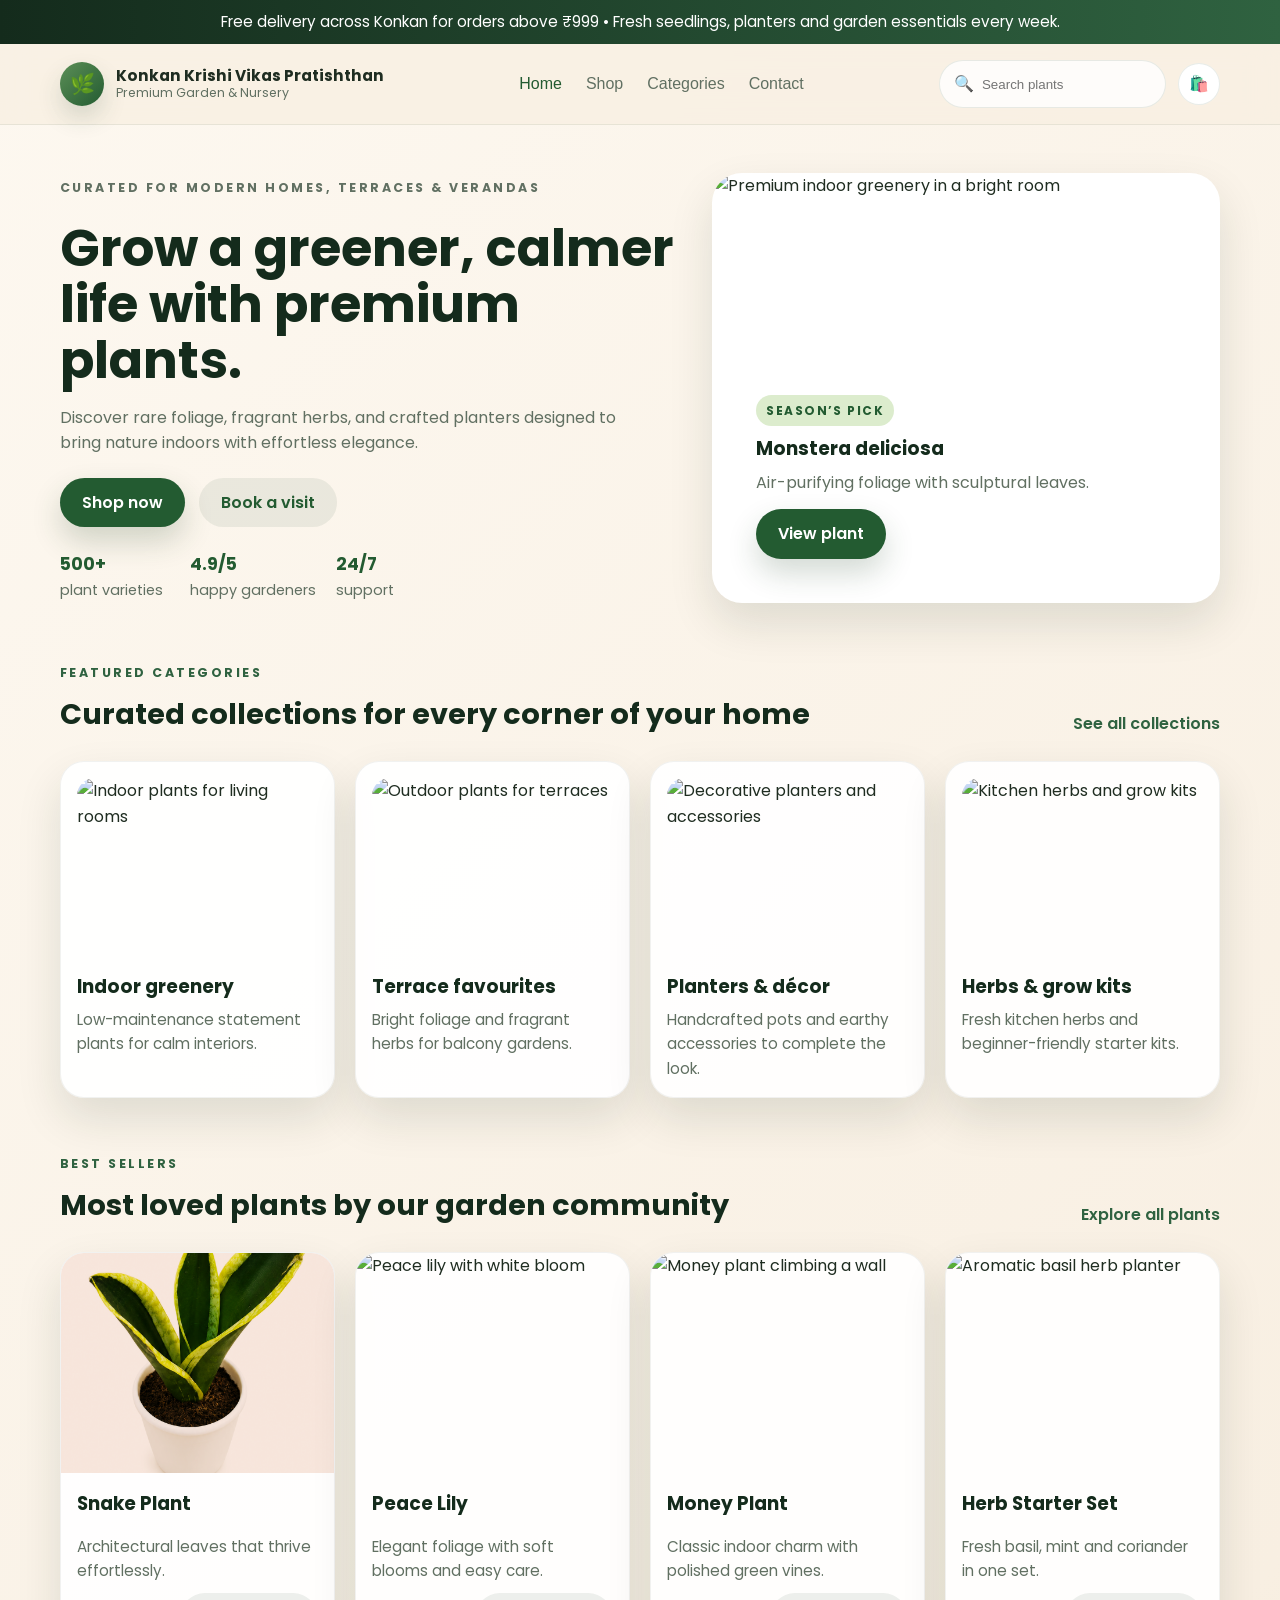
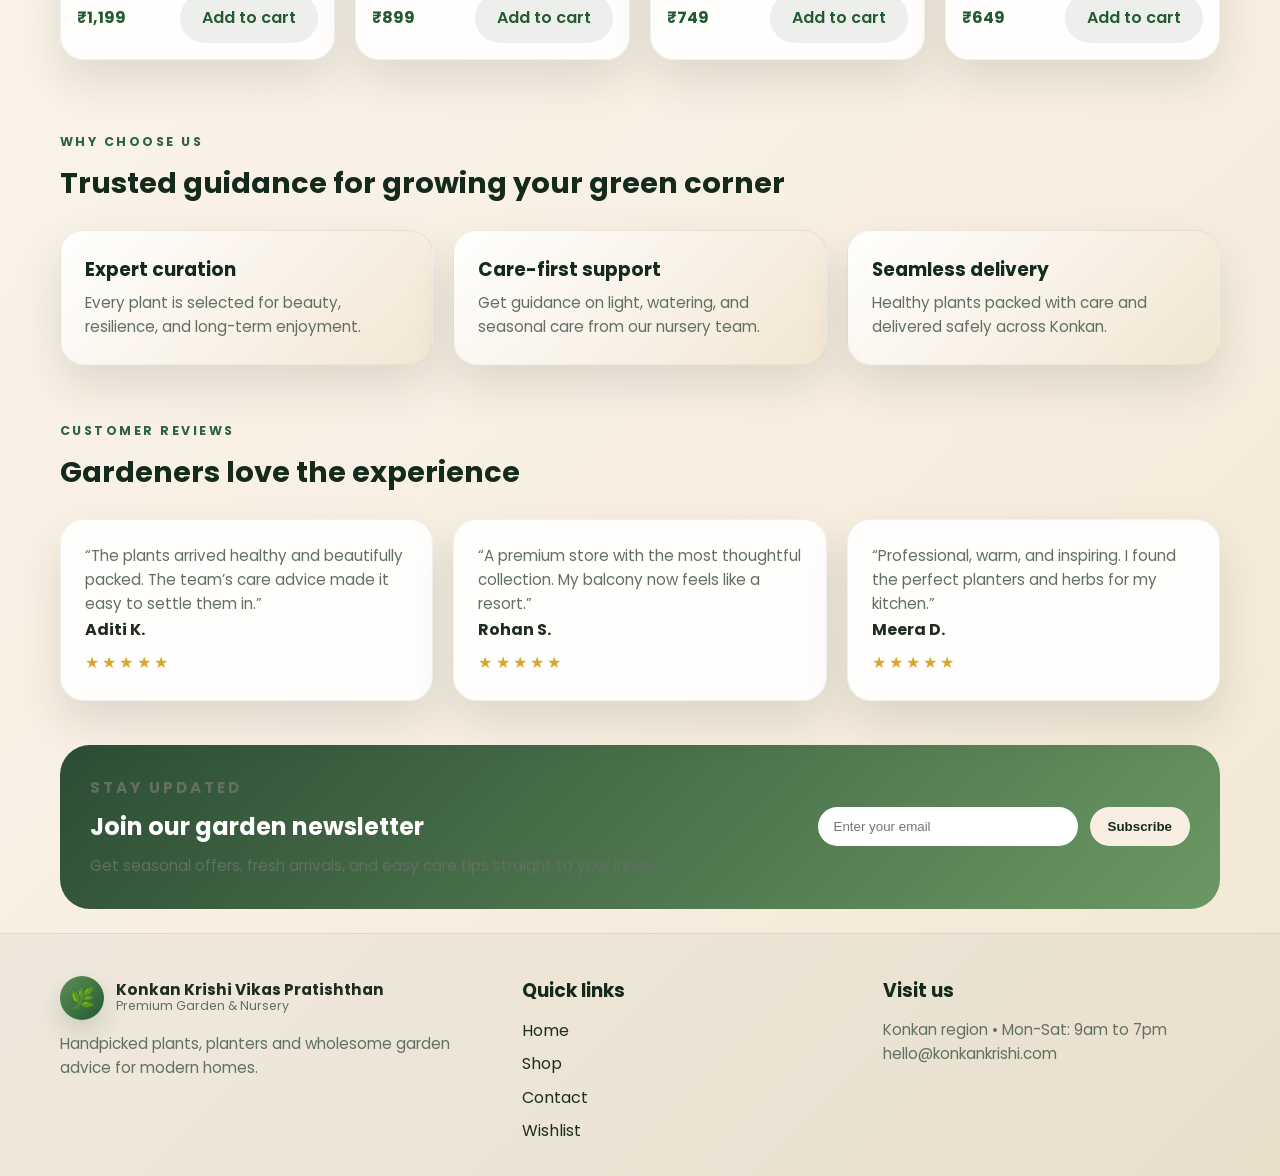
==== commit 6065a414: "added new plants images and updated product pages" ====
--- a/index.html
+++ b/index.html
@@ -137,7 +137,7 @@
 
       <div class="product-grid">
         <article class="card product-card">
-          <img src="https://images.unsplash.com/photo-1512428559087-560fa5ceab42?auto=format&fit=crop&w=600&q=80" alt="Snake plant in a ceramic pot">
+          <img src="../Snake plant.jpg">
           <div class="product-content">
             <h3>Snake Plant</h3>
             <p>Architectural leaves that thrive effortlessly.</p>
@@ -275,7 +275,7 @@
           <li><a href="index.html">Home</a></li>
           <li><a href="pages/featured-products.html">Shop</a></li>
           <li><a href="pages/contact.html">Contact</a></li>
-          <li><a href="pages/wishlist.html">Wishlist</a></li>
+          <li><a href="pages/wishlist.html">Wishlist</a></li> 
         </ul>
       </div>
 
--- a/style.css
+++ b/style.css
@@ -1,6 +1,6 @@
-:root {
+ :root {
   --green-950: #142b1c;
-  --green-800: #21442a;
+  --green-800: #235b31;
   --green-700: #2f6240;
   --green-500: #5c8f57;
   --green-200: #dceccd;
